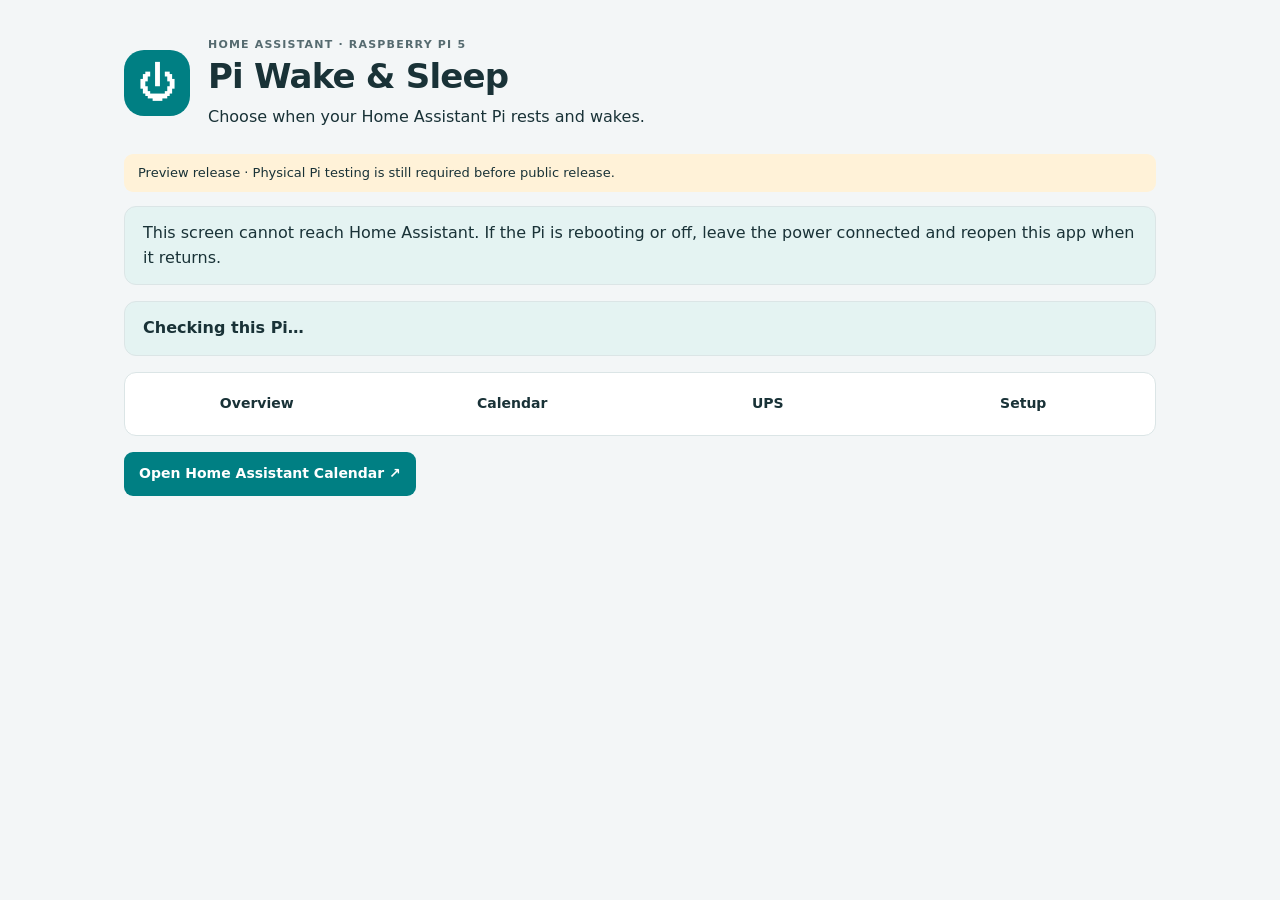
==== pi5_rtc_wake/web/index.html @ f1580d5e "Release Pi 5 Wake & Sleep 0.6.0-rc.1 public preview Preserve Pi-tested application code. Add public " ====
<!doctype html>
<html lang="en">
<head>
  <meta charset="utf-8">
  <meta name="viewport" content="width=device-width, initial-scale=1">
  <title>Pi Wake &amp; Sleep</title>
  <link rel="stylesheet" href="style.css">
  <script src="app.js" defer></script>
</head>
<body>
<main>
  <header><div class="brand" aria-hidden="true">⏻</div><div><p class="eyebrow">HOME ASSISTANT · RASPBERRY PI 5</p><h1>Pi Wake &amp; Sleep</h1><p>Choose when your Home Assistant Pi rests and wakes.</p></div></header>
  <div class="release">Preview release · Physical Pi testing is still required before public release.</div>
  <div id="connection" class="notice" role="status" hidden>Connecting to Home Assistant…</div>
  <div id="feedback" class="notice" role="status"><strong id="feedback-text">Checking this Pi…</strong><p id="feedback-action"></p></div>
  <section id="countdown" class="card countdown" aria-live="polite" hidden>
    <p class="eyebrow">SHUTDOWN COUNTDOWN</p><h2 id="countdown-title"></h2><p id="countdown-wake"></p>
    <button id="cancel" class="primary">Keep Pi awake</button>
  </section>
  <nav class="view-nav" aria-label="App sections">
    <button id="nav-overview" type="button" aria-controls="view-overview" aria-pressed="false">Overview</button>
    <button id="nav-calendar" type="button" aria-controls="view-calendar" aria-pressed="false">Calendar</button>
    <button id="nav-ups" type="button" aria-controls="view-ups" aria-pressed="false">UPS</button>
    <button id="nav-setup" type="button" aria-controls="view-setup" aria-pressed="false">Setup</button>
  </nav>
  <div class="daily-actions"><a class="calendar-link" href="/calendar" target="_blank" rel="noopener noreferrer">Open Home Assistant Calendar ↗</a><button id="review-setup" type="button" hidden>Review Pi setup</button></div>
  <section id="view-overview" aria-label="Overview" hidden>
    <div class="overview-status" aria-live="polite">
      <div><span>Pi wake setup</span><strong id="overview-pi">Checking…</strong></div>
      <div><span>Calendar</span><strong id="overview-calendar">Off</strong></div>
      <div><span>UPS power</span><strong id="overview-power">Not selected</strong><span id="overview-charge"></span></div>
      <div><span>Emergency protection</span><strong id="overview-protection">Off</strong><span id="overview-retry"></span></div>
    </div>
    <section class="card schedule-card" aria-label="Upcoming schedule">
      <section class="saved-schedule" aria-labelledby="saved-heading" aria-live="polite">
        <div class="section-top"><h3 id="saved-heading">Saved schedule</h3><span id="schedule-badge" class="badge">Off</span></div>
        <ul id="saved-times" class="saved-times"></ul>
        <div id="calendar-periods" hidden><h4>Upcoming off periods</h4><p class="hint">Next 31 days. Changes made in Home Assistant appear here within a minute.</p><ol id="periods-list" class="periods"></ol><p id="periods-empty" class="hint"></p></div>
      </section>
      <p id="next-sleep" class="next"></p>
    </section>
  </section>
  <section id="view-calendar" aria-label="Calendar" hidden><div class="grid">
    <section class="card schedule-card" aria-labelledby="schedule-heading">
      <div class="section-top"><h2 id="schedule-heading">Calendar settings</h2></div>
      <div class="actions calendar-actions"><a class="text-link" href="https://my.home-assistant.io/redirect/config_flow_start/?domain=local_calendar" target="_blank" rel="noopener noreferrer">Add Local Calendar ↗</a></div>
      <p>All shutdown and wake dates are stored in Home Assistant's Calendar. Edit dates and repeats there; this screen shows the upcoming off periods.</p>
      <p id="migration-notice" class="notice" hidden></p>
      <form id="schedule-form">
        <div id="calendar-settings">
          <label>Calendar for this Pi<select id="calendar-entity"><option value="">Choose a calendar</option></select></label>
          <p class="hint">Use a dedicated calendar. Every timed event is a period when this Pi is off: <strong>start = shutdown, end = wake</strong>. Choose dates and repeats in Home Assistant. Turn off All day; each period must last ten minutes to seven days, with no overlaps.</p>
          <p id="calendar-message" class="hint" role="status"></p>
        </div>
        <label>Time zone<input id="timezone" list="timezones" placeholder="America/Chicago" maxlength="100" required></label>
        <datalist id="timezones"><option value="America/Chicago"><option value="America/New_York"><option value="America/Denver"><option value="America/Los_Angeles"><option value="Europe/London"><option value="Europe/Berlin"><option value="Australia/Sydney"><option value="UTC"></datalist>
        <p id="timezone-help" class="hint">Display time zone only. Event dates and their time zone are stored in Home Assistant's Calendar.</p>
        <label class="toggle"><input id="enabled" type="checkbox"><span>Enable schedule</span></label>
        <p id="enable-help" class="hint">Confirm a successful wake test to enable scheduling. You can choose a calendar now.</p>
        <p id="unsaved" class="hint" hidden>You have unsaved calendar settings. The saved selection below is still in use.</p>
        <div class="actions"><button id="save" class="primary" type="submit">Save calendar settings</button></div>
      </form>
    </section>
  </div></section>
  <section id="view-ups" aria-label="UPS" hidden><div class="grid">
    <section class="card schedule-card" aria-labelledby="ups-heading">
      <div class="section-top"><h2 id="ups-heading">Power source</h2><span id="ups-mode" class="badge">Monitor only</span></div>


      <div class="actions"><button id="scan-ups">Find power sources</button><a class="text-link" href="https://my.home-assistant.io/redirect/config_flow_start/?domain=nut" target="_blank" rel="noopener noreferrer">Connect NUT to Home Assistant ↗</a></div>
      <p id="ups-message" class="hint" role="status"></p>
      <details id="power-settings-panel"><summary>Change power source and notifications</summary>
      <form id="ups-form">
        <label>Power source for this Pi<select id="ups-source"><option value="">Choose a power source</option></select></label>
        <label class="toggle"><input id="ups-notifications" type="checkbox"><span>Show power notices in Home Assistant</span></label>
        <label>Warn below battery charge (%)<input id="ups-low-battery" type="number" min="5" max="80" value="25" required></label>
        <button id="save-ups" type="submit">Save power monitor</button>
      </form></details>
      <ul id="ups-summary" class="saved-times"></ul>
      <details id="ups-readings" hidden><summary>Active readings from this UPS</summary><ul id="ups-readings-list" class="saved-times"></ul></details>
      <details id="nut-sensors" hidden><summary>Additional NUT readings you can enable</summary><p id="nut-sensor-message" class="hint"></p><ul id="nut-sensor-list" class="sensor-list"></ul><a id="nut-device-link" class="text-link" href="/config/devices/dashboard" target="_blank" rel="noopener noreferrer">Open this UPS in Home Assistant ↗</a></details>
      <p class="hint">The power monitor never switches UPS outputs. Optional graceful shutdown and RTC recovery are configured below.</p>
    </section>
    <section class="card schedule-card" aria-labelledby="recovery-heading">
      <div class="section-top"><h2 id="recovery-heading">UPS protection</h2><span id="recovery-badge" class="badge">Off</span></div>
      <ul id="recovery-summary" class="saved-times" aria-live="polite"></ul>
      <p id="recovery-message" class="hint" role="status"></p>
      <button id="pause-retries" hidden>Pause RTC retries for this outage</button>
      <details id="recovery-settings-panel"><summary>Configure UPS protection</summary>
      <p>Keep Home Assistant running until the UPS reaches the remaining-runtime threshold, or choose early shutdown to conserve battery. Retry wake dates are saved in your selected Home Assistant Calendar.</p>
      <p class="hint">For NUT, expand <strong>Additional NUT readings you can enable</strong> above and enable <strong>Battery runtime</strong>, or use the UPS device page. Choose remaining runtime here; a low-runtime setpoint or startup/shutdown delay is a different reading.</p>
      <div class="owner-check"><strong>Who shuts down this Pi?</strong><p id="shutdown-owner-message" class="hint"></p><a id="nut-owner-link" class="text-link" href="https://my.home-assistant.io/redirect/supervisor_addon/?addon=a0d7b954_nut" target="_blank" rel="noopener noreferrer">Open NUT app settings ↗</a><p class="hint">If using this app for timed retries, turn off NUT's Host shutdown option and restart NUT. Other host-shutdown automations/controllers must also be reviewed. This app does not change NUT's options.</p></div>
      <form id="recovery-form">
        <label class="toggle"><input id="recovery-retries" type="checkbox" checked><span>Allow timed RTC retries during an outage</span></label>
        <label class="toggle"><input id="recovery-emergency" type="checkbox" checked><span>Keep emergency low-battery protection active when retries are paused</span></label>
        <p class="hint">Cancelling a retry leaves emergency protection on. Changing this option requires a separate confirmation.</p>
        <label>Remaining-runtime reading<select id="recovery-runtime"><option value="">Choose Battery runtime</option></select></label>
        <p id="recovery-runtime-help" class="hint"></p>
        <div class="recovery-grid" id="rtc-retry-thresholds">
          <label>Shut down at remaining runtime (minutes)<input id="recovery-shutdown-runtime" type="number" min="5" max="240" value="30" required></label>
          <label>First retry after shutdown (minutes)<input id="recovery-first-retry" type="number" min="10" max="120" value="15" required></label>
        </div>
        <div class="retry-plan" id="rtc-retry-plan"><strong>Runtime required at each retry decision</strong><table><thead><tr><th>Retry</th><th>Off interval</th><th>Minimum estimated runtime</th></tr></thead><tbody id="retry-requirements"></tbody></table><p id="retry-feasibility" class="hint"></p></div>
        <details>
          <summary>Advanced recovery settings</summary>
          <div class="recovery-grid">
          <label id="rtc-max-interval-field">Maximum retry interval (minutes)<input id="recovery-max-interval" type="number" min="10" max="360" value="120" required></label>
          <label id="rtc-max-retries-field">Maximum RTC retries per outage<input id="recovery-max-retries" type="number" min="1" max="8" value="3" required></label>
          <label id="rtc-reserve-field">Keep this runtime reserve after a retry (minutes)<input id="recovery-reserve" type="number" min="3" max="60" value="5" required></label>
          <label>Low-battery charge threshold (%)<input id="recovery-min-charge" type="number" min="5" max="80" value="20" required></label>
          <label>Boot/readings allowance (minutes)<input id="recovery-boot-grace" type="number" min="1" max="15" value="3" required></label>
          <label>Emergency shutdown at remaining runtime (minutes)<input id="recovery-emergency-runtime" type="number" min="2" max="60" value="5" required></label>
          <label>Utility power must stay stable (minutes)<input id="recovery-stable" type="number" min="1" max="15" value="2" required></label>
          </div>
        <div id="rtc-early-settings"><label class="toggle"><input id="recovery-early" type="checkbox"><span>Also shut down early to conserve battery</span></label>
        <label>Early shutdown after outage lasts (minutes)<input id="recovery-outage-delay" type="number" min="1" max="120" value="5" required></label>
        <p class="hint">Intervals double after each wake, up to your maximum. The reported runtime must cover the wait, boot allowance, and reserve. An estimate cannot guarantee that UPS power lasts.</p></div>
        </details>
        <label class="toggle"><input id="recovery-owner" type="checkbox"><span>I have reviewed shutdown ownership. If I changed NUT's Host shutdown option, I restarted NUT. Other controllers will not shut down this Pi independently during timed retries.</span></label>
        <label class="toggle" id="rtc-supply-confirmation"><input id="recovery-supply" type="checkbox"><span>I have confirmed a wake test on this UPS supply path, and the UPS keeps supplying the Pi while it is off.</span></label>
        <label class="toggle"><input id="recovery-final" type="checkbox"><span>I understand that low reserve, exhausted retries, or lost readings cause a final shutdown without a timed wake. Restart may require restored UPS output, a power cycle, or the Pi's power button.</span></label>
        <label class="toggle"><input id="recovery-enabled" type="checkbox"><span>Enable automatic UPS protection</span></label>
        <p id="recovery-unsaved" class="hint" hidden>Recovery settings have unsaved changes. The saved policy remains active.</p>
        <button id="save-recovery" type="submit">Save UPS recovery</button>
      </form></details>
      <p class="hint">Cancel this retry pauses timed retries for that outage. Emergency low-battery protection stays active if enabled. Utility power must be fresh and stable before normal schedules resume. If the UPS removes its output, RTC cannot wake the Pi; UPS output restoration needs separate device testing.</p>
    </section>
  </div></section>
  <section id="view-setup" aria-label="Pi setup" hidden><div class="grid">
    <section class="card" aria-labelledby="checks-heading">
      <div class="section-top"><span class="step" aria-hidden="true">1</span><h2 id="checks-heading">Check this Pi</h2><span id="ready-badge" class="badge">Checking</span></div>
      <ul id="checks-list" class="checks"></ul>
      <p id="checks-message"></p><p id="checks-action" class="muted"></p>
      <details id="check-details" hidden><summary>Details for support</summary><p class="hint">Copy this text when asking for help.</p><textarea id="support-text" aria-label="Details for support" rows="7" readonly></textarea></details>
      <div class="actions"><button id="check">Check again</button><a class="text-link" href="https://my.home-assistant.io/redirect/updates/" target="_blank" rel="noopener noreferrer">Home Assistant updates ↗</a></div>
    </section>
    <section class="card" aria-labelledby="prepare-heading">
      <div class="section-top"><span class="step" aria-hidden="true">2</span><h2 id="prepare-heading">Prepare once</h2></div>
      <p id="prepare-description">Wake settings are checked automatically. Preparation keeps your existing boot order.</p>
      <p class="muted">Home Assistant handles Pi firmware updates. If an update is needed, use the updates link first and reboot.</p>
      <div class="actions"><button id="prepare" class="primary" disabled>Prepare this Pi</button><button id="reboot" class="danger" hidden>Reboot Pi</button></div>
      <p id="reboot-reminder" class="hint" hidden></p>
    </section>
    <section class="card" aria-labelledby="test-heading">
      <div class="section-top"><span class="step" aria-hidden="true">3</span><h2 id="test-heading">Try a wake test</h2><span id="test-badge" class="badge">Not tested</span></div>
      <p id="test-description">The Pi shuts down and should wake about ten minutes later. Home Assistant will be offline while it is off.</p>
      <p class="muted">Leave the power supply connected. If Home Assistant has not returned after 15 minutes, press the Pi's power button once.</p>
      <div id="confirm-test" hidden><p><strong>Did Home Assistant return by itself, without pressing the power button or reconnecting power?</strong></p><div class="actions"><button id="confirm-yes" class="primary">Yes, it returned by itself</button><button id="confirm-no">No / I'm not sure</button></div></div>
      <button id="test" class="primary" disabled>Run ten-minute test</button>
    </section>
  </div>
  <aside class="offline"><strong>While the Pi is off</strong><p>Home Assistant, its automations, and connected voice features are unavailable. The Pi needs continuous power to wake. An RTC battery keeps time during a power loss; it cannot power the Pi back on by itself.</p></aside>
  </section>
  <footer id="version"></footer>
</main>
<dialog id="confirm-dialog" aria-labelledby="dialog-title">
  <h2 id="dialog-title"></h2><p id="dialog-message"></p>
  <form method="dialog"><div class="actions"><button value="cancel">Go back</button><button id="dialog-confirm" class="primary" value="confirm">Continue</button></div></form>
</dialog>
</body>
</html>
---- pi5_rtc_wake/web/style.css ----
:root{color-scheme:light dark;--bg:#f3f6f7;--card:#fff;--text:#193237;--muted:#566b70;--line:#dbe5e6;--accent:#007f83;--accent-soft:#e4f3f2;--warn:#fff2d8;--danger:#9b3330;--error:#fff0ee;--shadow:0 4px 20px #16353908;font:16px/1.55 system-ui,-apple-system,BlinkMacSystemFont,"Segoe UI",sans-serif}
*{box-sizing:border-box}body{margin:0;background:var(--bg);color:var(--text)}main{max-width:1080px;margin:auto;padding:32px 24px 48px}header{display:flex;gap:18px;align-items:center;margin:4px 0 24px}.brand{width:66px;height:66px;display:grid;place-items:center;background:var(--accent);color:#fff;border-radius:20px;font-size:39px;flex-shrink:0}h1{font-size:clamp(24px,4vw,34px);line-height:1.2;letter-spacing:-.8px;margin:3px 0 8px}h2{font-size:19px;line-height:1.3;margin:0}p{margin:12px 0}header p{margin:0}.eyebrow{font-size:11px;font-weight:750;letter-spacing:1.2px;color:var(--muted)}.release{font-size:13px;background:var(--warn);padding:9px 14px;border-radius:9px;margin-bottom:14px}.notice{border:1px solid var(--line);background:var(--accent-soft);padding:14px 18px;border-radius:12px;margin-bottom:16px}.notice p:empty{display:none}.notice p{margin:5px 0 0}.notice.error{background:var(--error);border-color:var(--danger)}.grid{display:grid;grid-template-columns:1fr 1fr;gap:20px}.card{border:1px solid var(--line);border-radius:16px;background:var(--card);padding:24px;box-shadow:var(--shadow)}.section-top{display:flex;align-items:center;gap:10px;margin-bottom:18px}.step{display:inline-grid;place-items:center;background:var(--accent-soft);color:var(--accent);width:28px;height:28px;border-radius:50%;font-size:13px;font-weight:700;flex-shrink:0}.badge{margin-left:auto;background:var(--bg);padding:3px 8px;border-radius:7px;font-size:11px;white-space:nowrap}.badge.ok{color:var(--accent);background:var(--accent-soft)}.muted,.hint{color:var(--muted)}.hint{font-size:13px;margin:7px 0 14px}.checks{list-style:none;padding:0;margin:0}.checks li{display:flex;gap:9px;padding:10px 0;border-bottom:1px solid var(--line);font-size:14px}.checks .check-mark{color:var(--accent);font-weight:800;width:17px}.checks .detail{margin-left:auto;text-align:right;color:var(--muted);font-size:12px}button,input{font:inherit}button{cursor:pointer;border:1px solid var(--line);border-radius:9px;background:var(--card);color:var(--text);font-size:14px;font-weight:650;min-height:43px;padding:10px 15px}button.primary{background:var(--accent);border-color:var(--accent);color:white}button:disabled{opacity:.45;cursor:default}button:focus-visible,input:focus-visible,a:focus-visible{outline:3px solid var(--accent);outline-offset:3px}.actions{display:flex;align-items:center;flex-wrap:wrap;gap:10px;margin-top:18px}.text-link{color:var(--accent);font-size:12px;font-weight:650;text-underline-offset:3px}label{display:block;font-size:14px;font-weight:650}input[type=time],input[list]{width:100%;margin:7px 0 14px;padding:10px;border:1px solid var(--line);border-radius:9px;background:var(--card);color:var(--text);min-width:0}.times{display:grid;grid-template-columns:1fr 1fr;gap:18px}input[type=time]{font-size:21px}.toggle{display:flex;align-items:center;gap:10px;margin:17px 0 7px}.toggle input{width:20px;height:20px;accent-color:var(--accent)}.next{font-size:13px;border-top:1px solid var(--line);padding-top:14px;color:var(--muted)}.next:empty{display:none}.countdown{background:var(--accent-soft);border-color:var(--accent);margin-bottom:20px}.countdown h2{font-size:25px}.offline{padding:20px 4px;color:var(--muted);font-size:14px}.offline p{margin:5px 0}footer{font-size:12px;color:var(--muted)}dialog{max-width:480px;width:calc(100% - 40px);background:var(--card);color:var(--text);border:1px solid var(--line);border-radius:16px;padding:26px}dialog::backdrop{background:#112b35aa}dialog .actions{justify-content:flex-end}[hidden]{display:none!important}
button.danger,button.primary.danger{background:#b3261e;border-color:#b3261e;color:#fff}select{font:inherit;width:100%;margin:7px 0 14px;padding:10px;border:1px solid var(--line);border-radius:9px;background:var(--card);color:var(--text);min-width:0}select:focus-visible{outline:3px solid var(--accent);outline-offset:3px}.schedule-card{grid-column:1/-1}.saved-schedule{border-top:1px solid var(--line);padding-top:20px;margin-top:24px}.saved-schedule h3{font-size:17px;margin:0}.saved-schedule h4{font-size:15px;margin:20px 0 6px}.saved-times,.periods{list-style:none;margin:0;padding:0}.saved-times li{overflow-wrap:anywhere;font-size:14px;padding:5px 0}.saved-times strong{display:inline-block;min-width:110px}.periods li{overflow-wrap:anywhere;display:grid;gap:3px;border:1px solid var(--line);border-radius:9px;padding:12px 14px;margin-top:9px;font-size:14px}.periods span{font-size:13px;color:var(--muted)}#unsaved{color:var(--danger)}details{margin-top:16px}summary{cursor:pointer;color:var(--accent);font-size:14px}#support-text{display:block;width:100%;resize:vertical;padding:12px;border:1px solid var(--line);border-radius:9px;background:var(--bg);color:var(--text);font:13px/1.5 monospace}
@media(max-width:700px){main{padding:22px 16px 32px}.grid{grid-template-columns:1fr;gap:14px}.card{padding:20px}.brand{width:51px;height:51px;font-size:32px}header{gap:12px}.eyebrow{font-size:10px}.section-top{gap:8px}h2{font-size:18px}.badge{font-size:10px}}
@media(prefers-color-scheme:dark){:root{--bg:#132126;--card:#1b2c32;--text:#e0eff0;--muted:#a5b9bd;--line:#344b52;--accent:#40b4b3;--accent-soft:#203e40;--warn:#433d25;--danger:#e18b85;--error:#402b2e}button.primary{color:#102829}.brand{color:#102829}}

.calendar-actions{margin:0 0 16px}.calendar-link{display:inline-block;background:var(--accent);color:#fff;font-size:14px;font-weight:650;text-decoration:none;border-radius:9px;padding:11px 15px}.calendar-link:focus-visible{outline:3px solid var(--accent);outline-offset:3px}input[type=number]{display:block;width:140px;margin:7px 0 14px;padding:10px;border:1px solid var(--line);border-radius:9px;background:var(--card);color:var(--text)}#ups-summary{border-top:1px solid var(--line);padding-top:14px;margin-top:20px}@media(prefers-color-scheme:dark){.calendar-link{color:#102829}}
[hidden] { display: none !important; }
.recovery-grid { display: grid; grid-template-columns: repeat(auto-fit, minmax(min(100%, 250px), 1fr)); gap: 0 18px; }
.view-nav { display: flex; gap: 8px; padding: 8px; margin: 16px 0; background: var(--card); border: 1px solid var(--line); border-radius: 12px; }
.view-nav button { flex: 1; margin: 0; border-color: transparent; padding: 11px 6px; }
.view-nav button[aria-pressed=true] { background: var(--accent-soft); color: var(--accent); border-color: var(--accent); }
.view-nav button.attention { border-color: var(--danger); }
.daily-actions { display: flex; align-items: center; flex-wrap: wrap; gap: 12px; margin-bottom: 20px; }
.overview-status { display: grid; grid-template-columns: repeat(auto-fit, minmax(min(100%, 210px), 1fr)); gap: 12px; margin-bottom: 16px; }
.overview-status > div { display: flex; flex-direction: column; gap: 6px; padding: 18px; border: 1px solid var(--line); border-radius: 12px; background: var(--card); }
.overview-status span { font-size: 13px; color: var(--muted); }
.overview-status strong { font-size: 16px; }
#view-overview .saved-schedule { border: 0; margin: 0; padding: 0; }
.owner-check, .retry-plan { padding: 14px; border: 1px solid var(--line); border-radius: 10px; margin: 16px 0; }
.retry-plan table { border-collapse: collapse; width: 100%; font-size: 13px; margin-top: 12px; }
.retry-plan th, .retry-plan td { text-align: left; vertical-align: top; padding: 8px 6px; border-bottom: 1px solid var(--line); }
.sensor-list { list-style: none; padding: 0; }
.sensor-list li { display: flex; gap: 12px; align-items: center; justify-content: space-between; border-bottom: 1px solid var(--line); padding: 10px 0; }
.sensor-list span { overflow-wrap: anywhere; font-size: 14px; }
.sensor-list button { flex-shrink: 0; margin: 0; }
#recovery-settings-panel > summary, #power-settings-panel > summary { font-weight: 650; margin-bottom: 18px; }
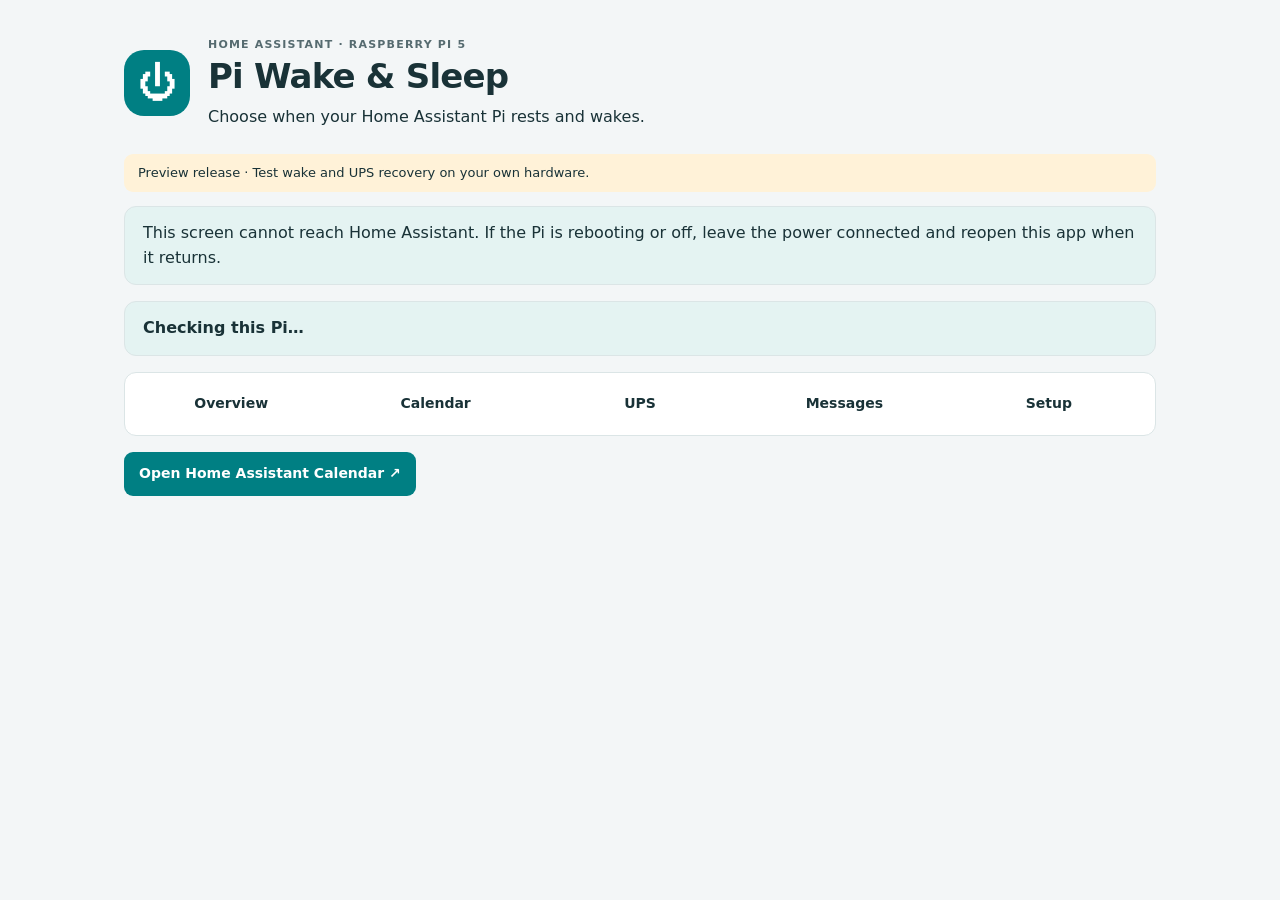
==== commit 17f08678: "Add opt-in Companion phone wake and status messages Discover existing phones and entity readings thr" ====
--- a/pi5_rtc_wake/web/index.html
+++ b/pi5_rtc_wake/web/index.html
@@ -10,7 +10,7 @@
 <body>
 <main>
   <header><div class="brand" aria-hidden="true">⏻</div><div><p class="eyebrow">HOME ASSISTANT · RASPBERRY PI 5</p><h1>Pi Wake &amp; Sleep</h1><p>Choose when your Home Assistant Pi rests and wakes.</p></div></header>
-  <div class="release">Preview release · Physical Pi testing is still required before public release.</div>
+  <div class="release">Preview release · Test wake and UPS recovery on your own hardware.</div>
   <div id="connection" class="notice" role="status" hidden>Connecting to Home Assistant…</div>
   <div id="feedback" class="notice" role="status"><strong id="feedback-text">Checking this Pi…</strong><p id="feedback-action"></p></div>
   <section id="countdown" class="card countdown" aria-live="polite" hidden>
@@ -21,6 +21,7 @@
     <button id="nav-overview" type="button" aria-controls="view-overview" aria-pressed="false">Overview</button>
     <button id="nav-calendar" type="button" aria-controls="view-calendar" aria-pressed="false">Calendar</button>
     <button id="nav-ups" type="button" aria-controls="view-ups" aria-pressed="false">UPS</button>
+    <button id="nav-messages" type="button" aria-controls="view-messages" aria-pressed="false">Messages</button>
     <button id="nav-setup" type="button" aria-controls="view-setup" aria-pressed="false">Setup</button>
   </nav>
   <div class="daily-actions"><a class="calendar-link" href="/calendar" target="_blank" rel="noopener noreferrer">Open Home Assistant Calendar ↗</a><button id="review-setup" type="button" hidden>Review Pi setup</button></div>
@@ -126,6 +127,31 @@
       <p class="hint">Cancel this retry pauses timed retries for that outage. Emergency low-battery protection stays active if enabled. Utility power must be fresh and stable before normal schedules resume. If the UPS removes its output, RTC cannot wake the Pi; UPS output restoration needs separate device testing.</p>
     </section>
   </div></section>
+  <section id="view-messages" aria-label="Phone messages" hidden>
+    <section class="card" aria-labelledby="messages-heading">
+      <div class="section-top"><h2 id="messages-heading">Phone messages</h2><span id="messages-badge" class="badge">Off</span></div>
+      <p>Know when your Pi is awake. Every message includes the Pi's uptime and the next shutdown and wake times, or explains why no time is planned.</p>
+      <details><summary>Connect a phone</summary><ol><li>Install the <a class="text-link" href="https://companion.home-assistant.io/docs/getting_started/" target="_blank" rel="noopener noreferrer">Home Assistant Companion app ↗</a> on your phone and connect it to this Home Assistant.</li><li>Allow notifications on the phone, then select <strong>Find phones and readings</strong> here.</li><li>Choose your phone, save, and use <strong>Send status now</strong> to check delivery.</li></ol><p class="hint">If a new phone is missing, open the Companion app and try finding it again. Home Assistant may need a restart after the phone's first registration.</p></details>
+      <div class="actions"><button id="scan-messages" type="button">Find phones and readings</button></div>
+      <p id="messages-result" class="hint" role="status"></p>
+      <form id="messages-form">
+        <label>Send to phone<select id="message-recipient"><option value="">Choose a phone</option></select></label>
+        <label class="toggle"><input id="message-enabled" type="checkbox"><span>Send a message after this Pi starts</span></label>
+        <p class="hint">Off by default. Enabling starts with the next Pi boot. Restarting or updating this app does not send another wake message.</p>
+        <details id="message-readings-panel"><summary>Choose extra readings <span id="message-field-count">(0 / 12)</span></summary>
+          <p class="hint">Suggestions use Home Assistant's entity types, device classes, areas, and your selected UPS. Choose up to twelve readings. Search scans all available readings. Hidden, disabled, and configuration entities are excluded.</p>
+          <div class="message-filters"><label>Find a reading<input id="message-search" type="search" placeholder="Battery, kitchen, temperature…" maxlength="100"></label><label>Show<select id="message-category"><option value="suggested">Suggested readings</option><option value="all">All available readings</option><option value="UPS">UPS</option><option value="Battery">Battery</option><option value="Temperature">Temperature</option><option value="Weather">Weather</option><option value="Security &amp; maintenance">Security &amp; maintenance</option><option value="Energy &amp; power">Energy &amp; power</option><option value="Lights">Lights</option></select></label></div>
+          <p id="message-fields-help" class="hint"></p><ul id="message-field-options" class="message-fields"></ul>
+          <p class="hint">For today's energy, choose an existing daily energy sensor. A cumulative meter reading is shown as a cumulative reading. The dashboard's Energy totals are calculated separately.</p>
+        </details>
+        <ul id="message-selected-fields" class="sensor-list" aria-label="Selected message readings"></ul>
+        <p id="message-unsaved" class="hint" hidden>You have unsaved phone settings. Save before sending; Preview message can show your draft.</p>
+        <div class="actions"><button id="save-messages" class="primary" type="submit">Save phone settings</button><button id="preview-message" type="button">Preview message</button><button id="send-message" type="button">Send status now</button></div>
+      </form>
+      <section id="message-preview-panel" hidden aria-labelledby="message-preview-heading"><h3 id="message-preview-heading">Message preview</h3><p id="message-preview-title"></p><pre id="message-preview"></pre></section>
+      <p class="hint">Delivery uses your Companion app's existing notification connection. <a class="text-link" href="https://companion.home-assistant.io/docs/notifications/notification-local/" target="_blank" rel="noopener noreferrer">Local push settings ↗</a> can use a local connection where available; otherwise Home Assistant may use Apple or Google push. A message accepted by Home Assistant does not confirm phone delivery.</p>
+    </section>
+  </section>
   <section id="view-setup" aria-label="Pi setup" hidden><div class="grid">
     <section class="card" aria-labelledby="checks-heading">
       <div class="section-top"><span class="step" aria-hidden="true">1</span><h2 id="checks-heading">Check this Pi</h2><span id="ready-badge" class="badge">Checking</span></div>
--- a/pi5_rtc_wake/web/style.css
+++ b/pi5_rtc_wake/web/style.css
@@ -7,7 +7,7 @@
 .calendar-actions{margin:0 0 16px}.calendar-link{display:inline-block;background:var(--accent);color:#fff;font-size:14px;font-weight:650;text-decoration:none;border-radius:9px;padding:11px 15px}.calendar-link:focus-visible{outline:3px solid var(--accent);outline-offset:3px}input[type=number]{display:block;width:140px;margin:7px 0 14px;padding:10px;border:1px solid var(--line);border-radius:9px;background:var(--card);color:var(--text)}#ups-summary{border-top:1px solid var(--line);padding-top:14px;margin-top:20px}@media(prefers-color-scheme:dark){.calendar-link{color:#102829}}
 [hidden] { display: none !important; }
 .recovery-grid { display: grid; grid-template-columns: repeat(auto-fit, minmax(min(100%, 250px), 1fr)); gap: 0 18px; }
-.view-nav { display: flex; gap: 8px; padding: 8px; margin: 16px 0; background: var(--card); border: 1px solid var(--line); border-radius: 12px; }
+.view-nav { display: grid; grid-template-columns: repeat(auto-fit, minmax(min(100%, 120px), 1fr)); gap: 8px; padding: 8px; margin: 16px 0; background: var(--card); border: 1px solid var(--line); border-radius: 12px; }
 .view-nav button { flex: 1; margin: 0; border-color: transparent; padding: 11px 6px; }
 .view-nav button[aria-pressed=true] { background: var(--accent-soft); color: var(--accent); border-color: var(--accent); }
 .view-nav button.attention { border-color: var(--danger); }
@@ -25,3 +25,16 @@
 .sensor-list span { overflow-wrap: anywhere; font-size: 14px; }
 .sensor-list button { flex-shrink: 0; margin: 0; }
 #recovery-settings-panel > summary, #power-settings-panel > summary { font-weight: 650; margin-bottom: 18px; }
+.message-filters { display: grid; grid-template-columns: 2fr 1fr; gap: 18px; margin-top: 16px; }
+input[type=search] { display: block; width: 100%; min-width: 0; margin: 7px 0 14px; padding: 10px; border: 1px solid var(--line); border-radius: 9px; background: var(--card); color: var(--text); }
+.message-fields { list-style: none; padding: 0; max-height: 360px; overflow: auto; border: 1px solid var(--line); border-radius: 10px; }
+.message-fields:empty { display: none; }
+.message-fields li { border-bottom: 1px solid var(--line); }
+.message-fields label { display: flex; gap: 12px; align-items: center; padding: 10px 14px; cursor: pointer; }
+.message-fields input { flex-shrink: 0; width: 20px; height: 20px; accent-color: var(--accent); }
+.message-fields span { display: block; overflow-wrap: anywhere; }
+.message-fields .hint { font-size: 12px; font-weight: 400; margin: 2px 0 0; }
+#message-preview-panel { margin-top: 24px; border-top: 1px solid var(--line); }
+#message-preview { white-space: pre-wrap; overflow-wrap: anywhere; padding: 18px; border: 1px solid var(--line); border-radius: 10px; background: var(--bg); color: var(--text); font: 14px/1.6 system-ui, sans-serif; }
+.message-error, #message-unsaved { color: var(--danger); }
+@media(max-width:700px) { .message-filters { grid-template-columns: 1fr; gap: 0; } }
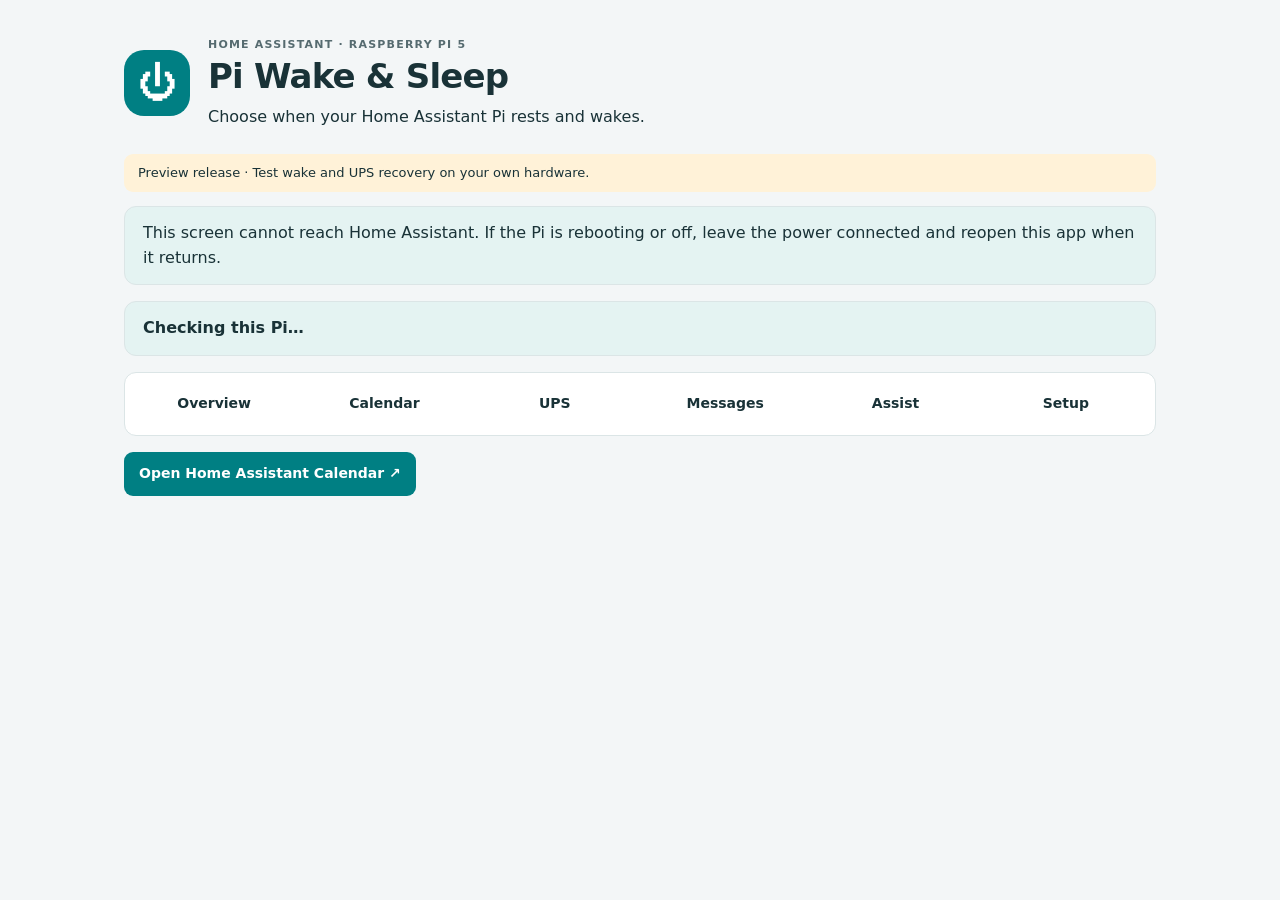
==== commit 6b67f6cc: "Add native Assist companion, reviewed Calendar requests, and private authenticated bridge" ====
--- a/pi5_rtc_wake/web/index.html
+++ b/pi5_rtc_wake/web/index.html
@@ -22,6 +22,7 @@
     <button id="nav-calendar" type="button" aria-controls="view-calendar" aria-pressed="false">Calendar</button>
     <button id="nav-ups" type="button" aria-controls="view-ups" aria-pressed="false">UPS</button>
     <button id="nav-messages" type="button" aria-controls="view-messages" aria-pressed="false">Messages</button>
+    <button id="nav-assist" type="button" aria-controls="view-assist" aria-pressed="false">Assist</button>
     <button id="nav-setup" type="button" aria-controls="view-setup" aria-pressed="false">Setup</button>
   </nav>
   <div class="daily-actions"><a class="calendar-link" href="/calendar" target="_blank" rel="noopener noreferrer">Open Home Assistant Calendar ↗</a><button id="review-setup" type="button" hidden>Review Pi setup</button></div>
@@ -152,6 +153,27 @@
       <p class="hint">Delivery uses your Companion app's existing notification connection. <a class="text-link" href="https://companion.home-assistant.io/docs/notifications/notification-local/" target="_blank" rel="noopener noreferrer">Local push settings ↗</a> can use a local connection where available; otherwise Home Assistant may use Apple or Google push. A message accepted by Home Assistant does not confirm phone delivery.</p>
     </section>
   </section>
+  <section id="view-assist" aria-label="AI and voice access" hidden>
+    <section class="card" aria-labelledby="assist-heading">
+      <div class="section-top"><h2 id="assist-heading">AI and voice access</h2><span id="assist-badge" class="badge">Off</span></div>
+      <p>Use your existing Home Assistant AI conversation agent, including local Ollama. Ask about Pi uptime, the UPS battery, and the next shutdown and wake. Other readings use the entities you already expose to Assist.</p>
+      <div class="actions"><button id="connect-assist" type="button" class="primary">Connect Assist</button><a class="text-link" href="/config/integrations/dashboard" target="_blank" rel="noopener noreferrer">Open Devices &amp; services ↗</a></div>
+      <p id="assist-connection" class="hint" role="status"></p>
+      <p id="assist-restart" class="notice" hidden>Restart Home Assistant from <a class="text-link" href="/config/system" target="_blank" rel="noopener noreferrer">Settings → System ↗</a>, then add the discovered Pi Wake &amp; Sleep integration in Devices &amp; services.</p>
+      <details><summary>Finish connecting your AI agent</summary><ol><li>Requires Home Assistant Core <strong>2026.10 or newer</strong>. Select Connect Assist and accept installation of the companion.</li><li>Restart Home Assistant if requested. Add the discovered <strong>Pi Wake &amp; Sleep</strong> integration in Devices &amp; services.</li><li>Open your AI integration's settings and choose <strong>Assist</strong> under <strong>Control Home Assistant</strong>. Keep your existing conversation agent.</li><li>Try “When will the Home Assistant Pi next shut down and wake?”</li></ol><p class="hint">No terminal, YAML, API token, or new AI account is needed. Home Assistant's built-in non-AI conversation agent does not call these tools.</p></details>
+      <form id="assist-form">
+        <label class="toggle"><input id="assist-enabled" type="checkbox"><span>Allow Assist to read Pi, Calendar, and selected UPS status</span></label>
+        <label class="toggle"><input id="assist-requests-enabled" type="checkbox"><span>Allow Assist change requests and countdown cancellation</span></label>
+        <p class="hint">Change requests start off. Calendar changes, scheduling on/off, wake tests, and reboots wait for your approval here. “Keep the Pi awake” can cancel an ordinary current countdown immediately; emergency UPS protection remains active.</p>
+        <p id="assist-unsaved" class="hint" hidden>You have unsaved Assist settings.</p>
+        <button id="save-assist" type="submit">Save Assist settings</button>
+      </form>
+      <h3>Requests to review</h3>
+      <p class="hint">Dates shown here are drafts. Approved dates are saved only in Home Assistant Calendar. Unapproved drafts expire after ten minutes or an app restart.</p>
+      <ul id="assist-requests" class="sensor-list" aria-live="polite"></ul>
+      <p id="assist-requests-empty" class="hint">No requests waiting.</p>
+    </section>
+  </section>
   <section id="view-setup" aria-label="Pi setup" hidden><div class="grid">
     <section class="card" aria-labelledby="checks-heading">
       <div class="section-top"><span class="step" aria-hidden="true">1</span><h2 id="checks-heading">Check this Pi</h2><span id="ready-badge" class="badge">Checking</span></div>
@@ -163,7 +185,7 @@
     <section class="card" aria-labelledby="prepare-heading">
       <div class="section-top"><span class="step" aria-hidden="true">2</span><h2 id="prepare-heading">Prepare once</h2></div>
       <p id="prepare-description">Wake settings are checked automatically. Preparation keeps your existing boot order.</p>
-      <p class="muted">Home Assistant handles Pi firmware updates. If an update is needed, use the updates link first and reboot.</p>
+      <p class="muted">Home Assistant handles Pi firmware updates. Updated firmware can still need wake settings prepared. Keep this app's Protection mode off so it can check those settings and program wake alarms.</p>
       <div class="actions"><button id="prepare" class="primary" disabled>Prepare this Pi</button><button id="reboot" class="danger" hidden>Reboot Pi</button></div>
       <p id="reboot-reminder" class="hint" hidden></p>
     </section>
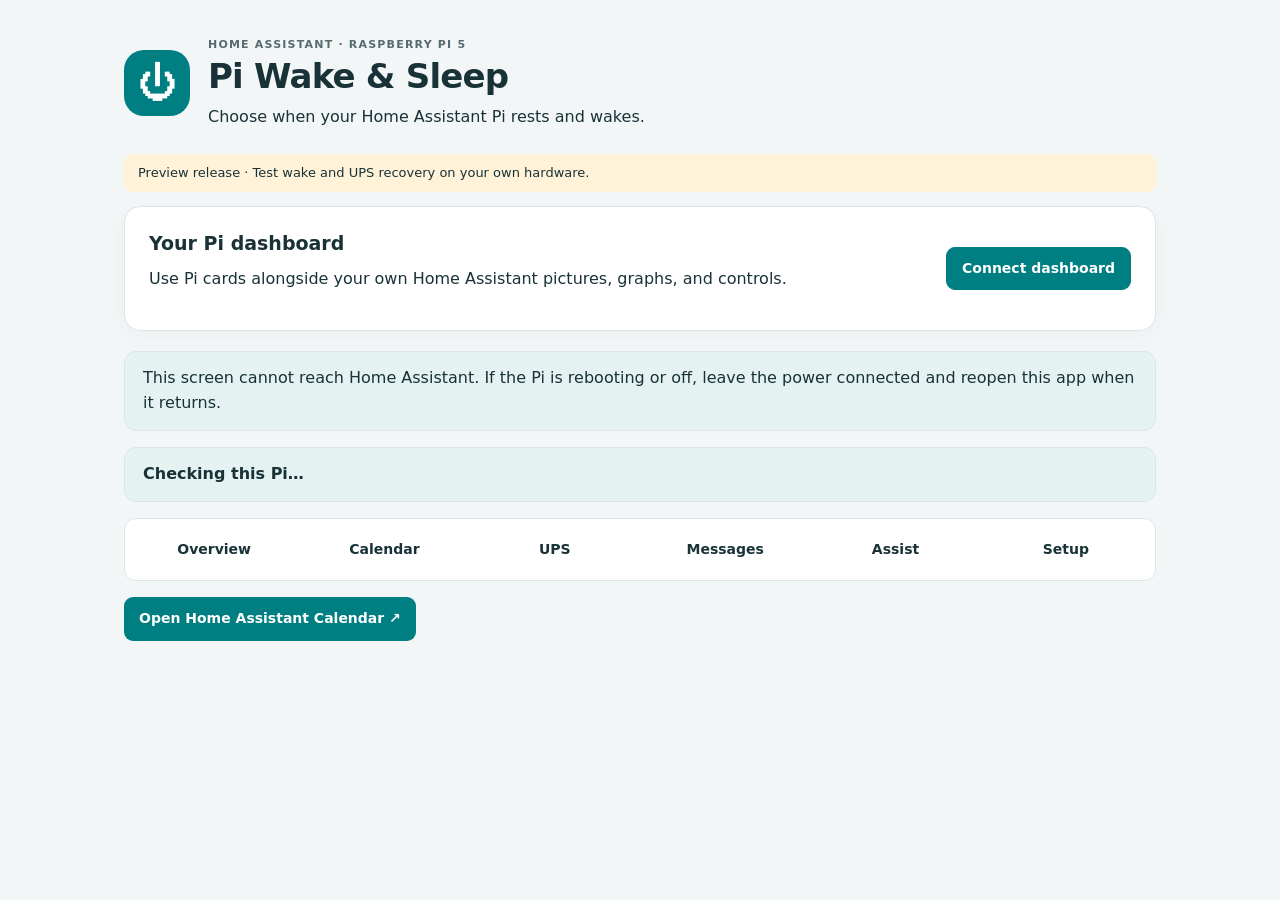
==== commit 66de3a8f: "Add guided native Pi Wake & Sleep dashboard" ====
--- a/pi5_rtc_wake/web/index.html
+++ b/pi5_rtc_wake/web/index.html
@@ -11,6 +11,10 @@
 <main>
   <header><div class="brand" aria-hidden="true">⏻</div><div><p class="eyebrow">HOME ASSISTANT · RASPBERRY PI 5</p><h1>Pi Wake &amp; Sleep</h1><p>Choose when your Home Assistant Pi rests and wakes.</p></div></header>
   <div class="release">Preview release · Test wake and UPS recovery on your own hardware.</div>
+  <section class="card dashboard-launch" aria-labelledby="dashboard-heading">
+    <div><h2 id="dashboard-heading">Your Pi dashboard</h2><p>Use Pi cards alongside your own Home Assistant pictures, graphs, and controls.</p><p id="dashboard-connection" class="hint" role="status"></p></div>
+    <div class="actions"><button id="connect-dashboard" type="button" class="primary">Connect dashboard</button><a id="open-dashboard" class="calendar-link" href="/pi-wake-sleep" target="_blank" rel="noopener noreferrer" hidden>Open dashboard ↗</a><a id="finish-dashboard" class="text-link" href="/config/integrations/dashboard" target="_blank" rel="noopener noreferrer" hidden>Finish in Devices &amp; services ↗</a></div>
+  </section>
   <div id="connection" class="notice" role="status" hidden>Connecting to Home Assistant…</div>
   <div id="feedback" class="notice" role="status"><strong id="feedback-text">Checking this Pi…</strong><p id="feedback-action"></p></div>
   <section id="countdown" class="card countdown" aria-live="polite" hidden>
@@ -45,7 +49,7 @@
   <section id="view-calendar" aria-label="Calendar" hidden><div class="grid">
     <section class="card schedule-card" aria-labelledby="schedule-heading">
       <div class="section-top"><h2 id="schedule-heading">Calendar settings</h2></div>
-      <div class="actions calendar-actions"><a class="text-link" href="https://my.home-assistant.io/redirect/config_flow_start/?domain=local_calendar" target="_blank" rel="noopener noreferrer">Add Local Calendar ↗</a></div>
+      <div class="actions calendar-actions"><button id="create-calendar" class="primary" type="button">Create Pi Sleep calendar</button><a class="text-link" href="https://my.home-assistant.io/redirect/config_flow_start/?domain=local_calendar" target="_blank" rel="noopener noreferrer">Add another Local Calendar ↗</a></div>
       <p>All shutdown and wake dates are stored in Home Assistant's Calendar. Edit dates and repeats there; this screen shows the upcoming off periods.</p>
       <p id="migration-notice" class="notice" hidden></p>
       <form id="schedule-form">
@@ -175,6 +179,10 @@
     </section>
   </section>
   <section id="view-setup" aria-label="Pi setup" hidden><div class="grid">
+    <section id="permission-guide" class="card permission-guide" aria-labelledby="permission-heading" hidden>
+      <div><p class="eyebrow">FIRST · PERMISSIONS</p><h2 id="permission-heading">Allow access to your Pi</h2><p>Open the app's Info page. Stop the app, turn Protection mode off, then Start the app.</p><div class="actions"><a id="app-info" class="calendar-link" href="/config/apps" target="_blank" rel="noopener noreferrer">Open app Info ↗</a></div><p class="hint">Pi checks continue automatically after the app restarts.</p></div>
+      <div class="info-illustration" aria-label="Illustration of the Protection mode switch"><strong>Pi RTC Wakealarm — Info</strong><p class="muted">Stop → change setting → Start</p><div class="highlight-switch"><span>Protection mode</span><span class="illustrated-switch" role="img" aria-label="Protection mode on"></span></div><p class="hint">Turn this switch off</p></div>
+    </section>
     <section class="card" aria-labelledby="checks-heading">
       <div class="section-top"><span class="step" aria-hidden="true">1</span><h2 id="checks-heading">Check this Pi</h2><span id="ready-badge" class="badge">Checking</span></div>
       <ul id="checks-list" class="checks"></ul>
--- a/pi5_rtc_wake/web/style.css
+++ b/pi5_rtc_wake/web/style.css
@@ -6,6 +6,7 @@
 
 .calendar-actions{margin:0 0 16px}.calendar-link{display:inline-block;background:var(--accent);color:#fff;font-size:14px;font-weight:650;text-decoration:none;border-radius:9px;padding:11px 15px}.calendar-link:focus-visible{outline:3px solid var(--accent);outline-offset:3px}input[type=number]{display:block;width:140px;margin:7px 0 14px;padding:10px;border:1px solid var(--line);border-radius:9px;background:var(--card);color:var(--text)}#ups-summary{border-top:1px solid var(--line);padding-top:14px;margin-top:20px}@media(prefers-color-scheme:dark){.calendar-link{color:#102829}}
 [hidden] { display: none !important; }
+.dashboard-launch{display:flex;align-items:center;justify-content:space-between;gap:24px;margin-bottom:20px}.dashboard-launch .actions{margin:0}.permission-guide{display:grid;grid-template-columns:1.3fr 1fr;gap:24px;grid-column:1/-1}.info-illustration{border:1px solid var(--line);border-radius:12px;background:var(--bg);padding:18px}.highlight-switch{display:flex;align-items:center;justify-content:space-between;gap:16px;padding:12px;border:2px solid #e8242e;border-radius:8px}.illustrated-switch{display:block;width:44px;height:24px;border-radius:24px;background:#008cff;position:relative}.illustrated-switch:after{content:"";position:absolute;width:18px;height:18px;right:3px;top:3px;border-radius:50%;background:white}.info-illustration>.hint{color:var(--danger)}@media(max-width:700px){.dashboard-launch{display:block}.dashboard-launch .actions{margin-top:16px}.permission-guide{grid-template-columns:1fr}}
 .recovery-grid { display: grid; grid-template-columns: repeat(auto-fit, minmax(min(100%, 250px), 1fr)); gap: 0 18px; }
 .view-nav { display: grid; grid-template-columns: repeat(auto-fit, minmax(min(100%, 120px), 1fr)); gap: 8px; padding: 8px; margin: 16px 0; background: var(--card); border: 1px solid var(--line); border-radius: 12px; }
 .view-nav button { flex: 1; margin: 0; border-color: transparent; padding: 11px 6px; }
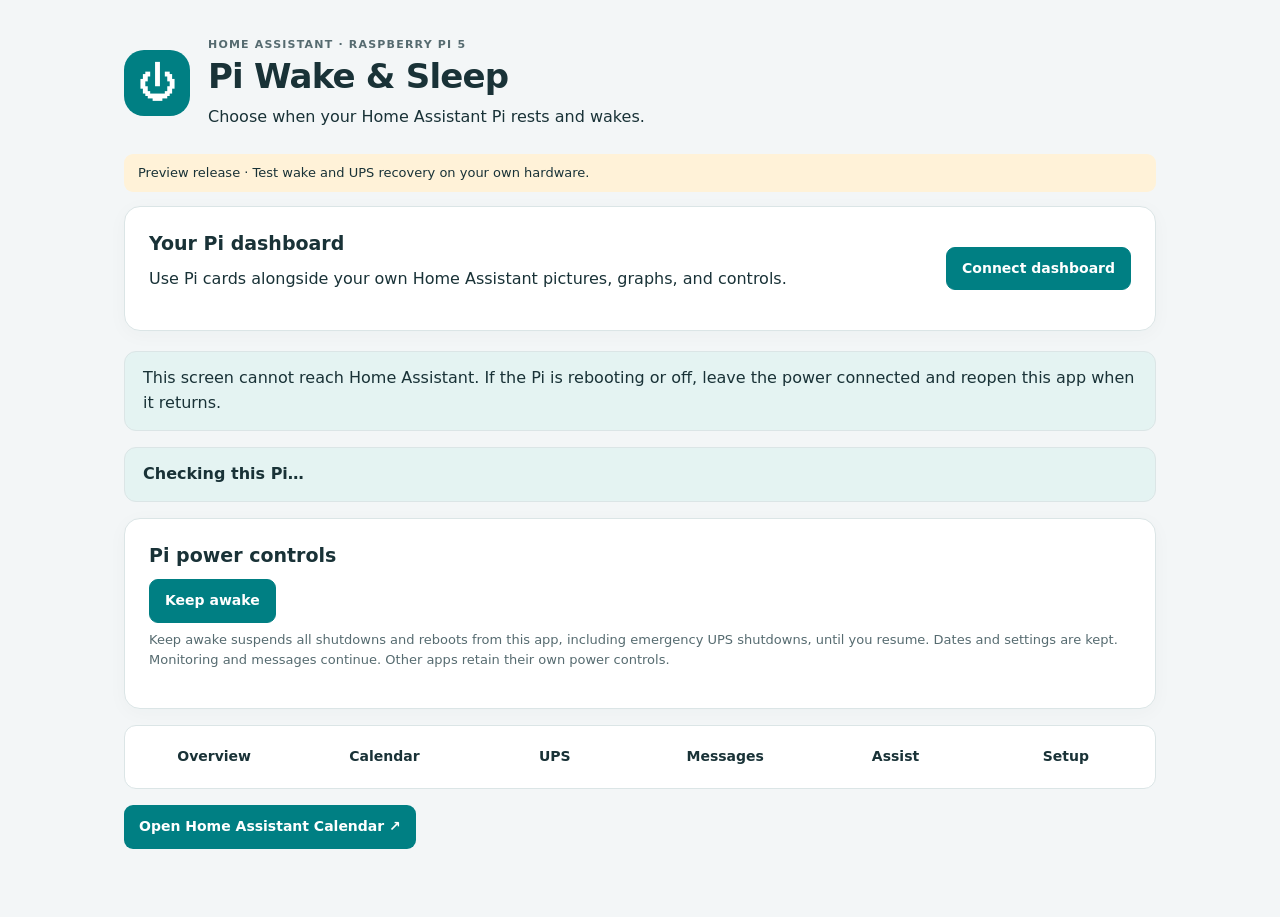
==== commit f77f630e: "Add persistent Keep awake and repair dashboard refresh, Calendar, and runtime behavior" ====
--- a/pi5_rtc_wake/web/index.html
+++ b/pi5_rtc_wake/web/index.html
@@ -17,9 +17,14 @@
   </section>
   <div id="connection" class="notice" role="status" hidden>Connecting to Home Assistant…</div>
   <div id="feedback" class="notice" role="status"><strong id="feedback-text">Checking this Pi…</strong><p id="feedback-action"></p></div>
+  <section class="card" aria-labelledby="awake-heading">
+    <h2 id="awake-heading">Pi power controls</h2><p id="awake-state" role="status"></p>
+    <button id="keep-awake" type="button" class="primary">Keep awake</button>
+    <p class="hint">Keep awake suspends all shutdowns and reboots from this app, including emergency UPS shutdowns, until you resume. Dates and settings are kept. Monitoring and messages continue. Other apps retain their own power controls.</p>
+  </section>
   <section id="countdown" class="card countdown" aria-live="polite" hidden>
     <p class="eyebrow">SHUTDOWN COUNTDOWN</p><h2 id="countdown-title"></h2><p id="countdown-wake"></p>
-    <button id="cancel" class="primary">Keep Pi awake</button>
+    <button id="cancel" class="primary">Keep awake</button>
   </section>
   <nav class="view-nav" aria-label="App sections">
     <button id="nav-overview" type="button" aria-controls="view-overview" aria-pressed="false">Overview</button>
@@ -168,7 +173,7 @@
       <form id="assist-form">
         <label class="toggle"><input id="assist-enabled" type="checkbox"><span>Allow Assist to read Pi, Calendar, and selected UPS status</span></label>
         <label class="toggle"><input id="assist-requests-enabled" type="checkbox"><span>Allow Assist change requests and countdown cancellation</span></label>
-        <p class="hint">Change requests start off. Calendar changes, scheduling on/off, wake tests, and reboots wait for your approval here. “Keep the Pi awake” can cancel an ordinary current countdown immediately; emergency UPS protection remains active.</p>
+        <p class="hint">Change requests start off. Calendar changes, scheduling on/off, wake tests, and reboots wait for your approval here. “Cancel the current shutdown” can cancel an ordinary countdown immediately; emergency UPS protection remains active. Use Pi power controls for the persistent Keep awake switch that suspends all app shutdowns.</p>
         <p id="assist-unsaved" class="hint" hidden>You have unsaved Assist settings.</p>
         <button id="save-assist" type="submit">Save Assist settings</button>
       </form>
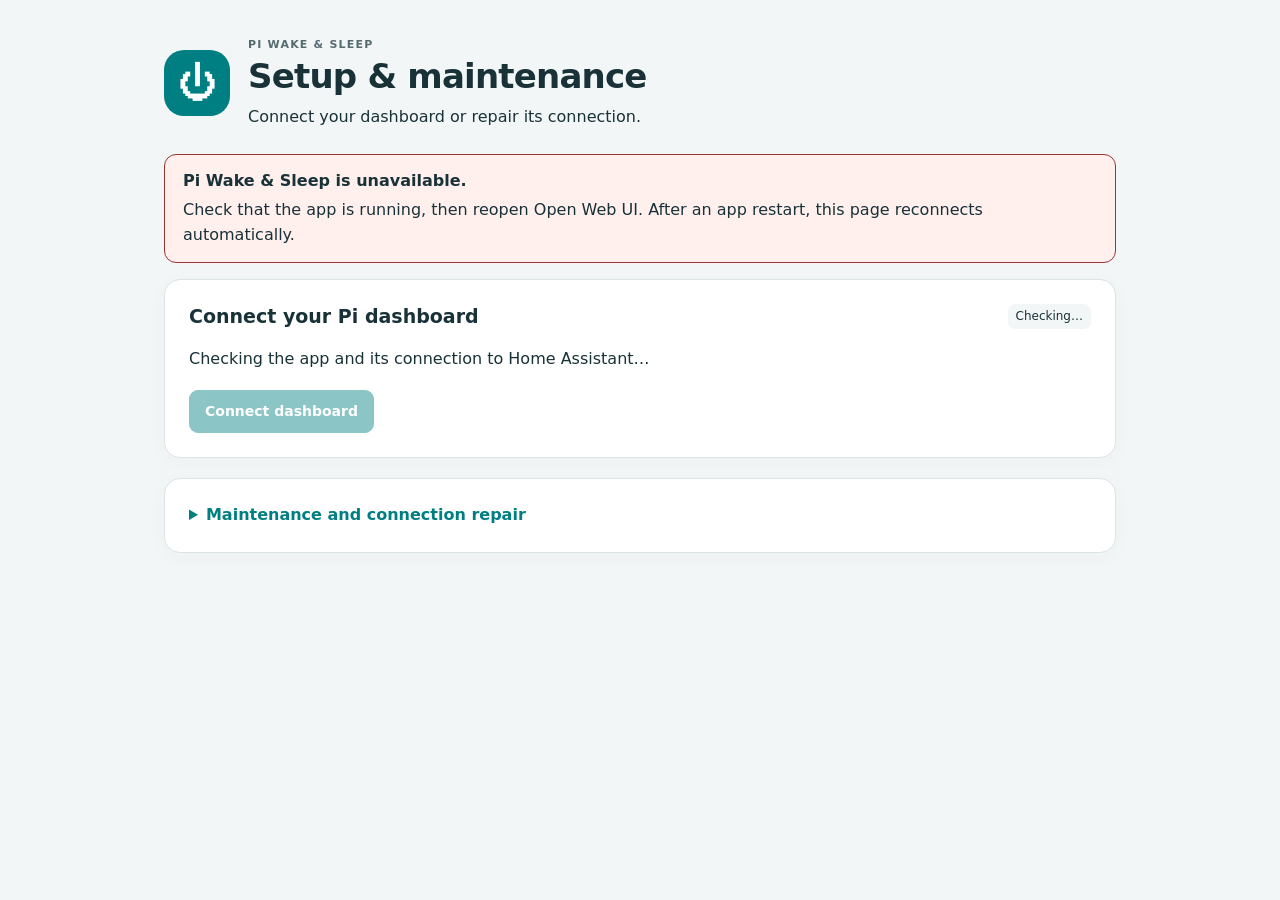
==== commit ba453ae1: "Make the dashboard the main interface and move UPS commissioning into its card" ====
--- a/pi5_rtc_wake/web/index.html
+++ b/pi5_rtc_wake/web/index.html
@@ -3,220 +3,50 @@
 <head>
   <meta charset="utf-8">
   <meta name="viewport" content="width=device-width, initial-scale=1">
-  <title>Pi Wake &amp; Sleep</title>
+  <title>Pi Wake &amp; Sleep · Setup &amp; maintenance</title>
   <link rel="stylesheet" href="style.css">
   <script src="app.js" defer></script>
 </head>
 <body>
 <main>
-  <header><div class="brand" aria-hidden="true">⏻</div><div><p class="eyebrow">HOME ASSISTANT · RASPBERRY PI 5</p><h1>Pi Wake &amp; Sleep</h1><p>Choose when your Home Assistant Pi rests and wakes.</p></div></header>
-  <div class="release">Preview release · Test wake and UPS recovery on your own hardware.</div>
-  <section class="card dashboard-launch" aria-labelledby="dashboard-heading">
-    <div><h2 id="dashboard-heading">Your Pi dashboard</h2><p>Use Pi cards alongside your own Home Assistant pictures, graphs, and controls.</p><p id="dashboard-connection" class="hint" role="status"></p></div>
-    <div class="actions"><button id="connect-dashboard" type="button" class="primary">Connect dashboard</button><a id="open-dashboard" class="calendar-link" href="/pi-wake-sleep" target="_blank" rel="noopener noreferrer" hidden>Open dashboard ↗</a><a id="finish-dashboard" class="text-link" href="/config/integrations/dashboard" target="_blank" rel="noopener noreferrer" hidden>Finish in Devices &amp; services ↗</a></div>
+  <header><div class="brand" aria-hidden="true">⏻</div><div><p class="eyebrow">PI WAKE &amp; SLEEP</p><h1>Setup &amp; maintenance</h1><p>Connect your dashboard or repair its connection.</p></div></header>
+  <div id="notice" class="notice" role="status" hidden><strong id="notice-text"></strong><p id="notice-action"></p></div>
+  <section class="card connection" aria-labelledby="connection-heading">
+    <div class="section-top"><h2 id="connection-heading">Connect your Pi dashboard</h2><span id="connection-badge" class="badge">Checking…</span></div>
+    <p id="connection-message">Checking the app and its connection to Home Assistant…</p>
+    <div class="actions"><button id="connect-dashboard" class="primary" type="button" disabled>Connect dashboard</button><a id="open-dashboard" class="calendar-link" href="/pi-wake-sleep" target="_top" hidden>Open Pi Wake &amp; Sleep ↗</a></div>
+    <div id="connection-steps" hidden>
+      <ol class="connect-steps">
+        <li><strong>Connect dashboard.</strong> Installs the included companion. Your existing settings and personal cards are kept.</li>
+        <li><strong>Restart Home Assistant if requested.</strong> Go to Settings → System and restart Home Assistant. You do not need to reboot the Pi for this connection step.</li>
+        <li><strong>Finish in Devices &amp; services.</strong> Add the discovered Pi Wake &amp; Sleep integration, then open Pi Wake &amp; Sleep in the sidebar.</li>
+      </ol>
+      <div class="actions"><a id="restart-link" class="text-link" href="/config/system" target="_top" hidden>Open Home Assistant restart options ↗</a><a id="finish-dashboard" class="text-link" href="/config/integrations/dashboard" target="_top">Open Devices &amp; services ↗</a></div>
+      <p class="hint">Continue Pi checks, the wake test, Calendar, UPS, Messages, and Assist on your dashboard. AI access and automatic shutdowns stay off until you choose them.</p>
+    </div>
+    <p id="connected-help" class="hint" hidden>Use the settings button on each dashboard card to manage that feature. This page is here when you need installation or connection help.</p>
   </section>
-  <div id="connection" class="notice" role="status" hidden>Connecting to Home Assistant…</div>
-  <div id="feedback" class="notice" role="status"><strong id="feedback-text">Checking this Pi…</strong><p id="feedback-action"></p></div>
-  <section class="card" aria-labelledby="awake-heading">
-    <h2 id="awake-heading">Pi power controls</h2><p id="awake-state" role="status"></p>
-    <button id="keep-awake" type="button" class="primary">Keep awake</button>
-    <p class="hint">Keep awake suspends all shutdowns and reboots from this app, including emergency UPS shutdowns, until you resume. Dates and settings are kept. Monitoring and messages continue. Other apps retain their own power controls.</p>
+  <section id="permission-guide" class="card permissions" aria-labelledby="permission-heading" hidden>
+    <div><p class="eyebrow">BEFORE PI WAKE SETUP</p><h2 id="permission-heading">Allow access to your Pi</h2><p>On the app's Info page: select Stop, turn Protection mode off, then select Start.</p><a id="permission-info" class="calendar-link" href="/config/apps" target="_top">Open app Info ↗</a><p class="hint">The dashboard walks you through the remaining Pi checks and wake test. Keep Protection mode off so the app can program RTC wake alarms.</p></div>
+    <div class="guide" aria-label="Illustration of the app Info page"><strong>Pi 5 Wake &amp; Sleep — Info</strong><p class="muted">Stop → change setting → Start</p><div class="switch-row"><span>Protection mode</span><span class="switch" role="img" aria-label="Protection mode is on in this illustration"></span></div><small>Turn this switch off</small></div>
   </section>
-  <section id="countdown" class="card countdown" aria-live="polite" hidden>
-    <p class="eyebrow">SHUTDOWN COUNTDOWN</p><h2 id="countdown-title"></h2><p id="countdown-wake"></p>
-    <button id="cancel" class="primary">Keep awake</button>
-  </section>
-  <nav class="view-nav" aria-label="App sections">
-    <button id="nav-overview" type="button" aria-controls="view-overview" aria-pressed="false">Overview</button>
-    <button id="nav-calendar" type="button" aria-controls="view-calendar" aria-pressed="false">Calendar</button>
-    <button id="nav-ups" type="button" aria-controls="view-ups" aria-pressed="false">UPS</button>
-    <button id="nav-messages" type="button" aria-controls="view-messages" aria-pressed="false">Messages</button>
-    <button id="nav-assist" type="button" aria-controls="view-assist" aria-pressed="false">Assist</button>
-    <button id="nav-setup" type="button" aria-controls="view-setup" aria-pressed="false">Setup</button>
-  </nav>
-  <div class="daily-actions"><a class="calendar-link" href="/calendar" target="_blank" rel="noopener noreferrer">Open Home Assistant Calendar ↗</a><button id="review-setup" type="button" hidden>Review Pi setup</button></div>
-  <section id="view-overview" aria-label="Overview" hidden>
-    <div class="overview-status" aria-live="polite">
-      <div><span>Pi wake setup</span><strong id="overview-pi">Checking…</strong></div>
-      <div><span>Calendar</span><strong id="overview-calendar">Off</strong></div>
-      <div><span>UPS power</span><strong id="overview-power">Not selected</strong><span id="overview-charge"></span></div>
-      <div><span>Emergency protection</span><strong id="overview-protection">Off</strong><span id="overview-retry"></span></div>
+  <details id="maintenance" class="card maintenance">
+    <summary>Maintenance and connection repair</summary>
+    <div class="maintenance-body">
+      <p class="hint">Use these tools if the dashboard will not load, after an app update, or when asking for support. Your Calendar dates, feature choices, and dashboard layout are kept.</p>
+      <h2>Dashboard companion</h2><p id="companion-message" class="hint">Checking connection…</p>
+      <button id="reconnect-dashboard" type="button" disabled>Update / reconnect dashboard</button>
+      <p id="sidebar-help" class="hint">Once the dashboard works, you can turn off Show in sidebar on this app's Info page. Setup &amp; maintenance remains available through Open Web UI and the dashboard's Review setup area.</p>
+      <h2>Pi diagnostics</h2><p id="checks-message"></p><p id="checks-action" class="hint"></p>
+      <div class="actions"><button id="check" type="button" disabled>Check again</button><a id="app-info" class="text-link" href="/config/apps" target="_top">Open app Info ↗</a><a class="text-link" href="/config/updates" target="_top">Home Assistant updates ↗</a></div>
+      <details id="check-details"><summary>Details for support</summary><ul id="checks-list" class="checks"></ul><p class="hint">Copy this text when asking for help.</p><textarea id="support-text" aria-label="Details for support" rows="8" readonly></textarea></details>
     </div>
-    <section class="card schedule-card" aria-label="Upcoming schedule">
-      <section class="saved-schedule" aria-labelledby="saved-heading" aria-live="polite">
-        <div class="section-top"><h3 id="saved-heading">Saved schedule</h3><span id="schedule-badge" class="badge">Off</span></div>
-        <ul id="saved-times" class="saved-times"></ul>
-        <div id="calendar-periods" hidden><h4>Upcoming off periods</h4><p class="hint">Next 31 days. Changes made in Home Assistant appear here within a minute.</p><ol id="periods-list" class="periods"></ol><p id="periods-empty" class="hint"></p></div>
-      </section>
-      <p id="next-sleep" class="next"></p>
-    </section>
-  </section>
-  <section id="view-calendar" aria-label="Calendar" hidden><div class="grid">
-    <section class="card schedule-card" aria-labelledby="schedule-heading">
-      <div class="section-top"><h2 id="schedule-heading">Calendar settings</h2></div>
-      <div class="actions calendar-actions"><button id="create-calendar" class="primary" type="button">Create Pi Sleep calendar</button><a class="text-link" href="https://my.home-assistant.io/redirect/config_flow_start/?domain=local_calendar" target="_blank" rel="noopener noreferrer">Add another Local Calendar ↗</a></div>
-      <p>All shutdown and wake dates are stored in Home Assistant's Calendar. Edit dates and repeats there; this screen shows the upcoming off periods.</p>
-      <p id="migration-notice" class="notice" hidden></p>
-      <form id="schedule-form">
-        <div id="calendar-settings">
-          <label>Calendar for this Pi<select id="calendar-entity"><option value="">Choose a calendar</option></select></label>
-          <p class="hint">Use a dedicated calendar. Every timed event is a period when this Pi is off: <strong>start = shutdown, end = wake</strong>. Choose dates and repeats in Home Assistant. Turn off All day; each period must last ten minutes to seven days, with no overlaps.</p>
-          <p id="calendar-message" class="hint" role="status"></p>
-        </div>
-        <label>Time zone<input id="timezone" list="timezones" placeholder="America/Chicago" maxlength="100" required></label>
-        <datalist id="timezones"><option value="America/Chicago"><option value="America/New_York"><option value="America/Denver"><option value="America/Los_Angeles"><option value="Europe/London"><option value="Europe/Berlin"><option value="Australia/Sydney"><option value="UTC"></datalist>
-        <p id="timezone-help" class="hint">Display time zone only. Event dates and their time zone are stored in Home Assistant's Calendar.</p>
-        <label class="toggle"><input id="enabled" type="checkbox"><span>Enable schedule</span></label>
-        <p id="enable-help" class="hint">Confirm a successful wake test to enable scheduling. You can choose a calendar now.</p>
-        <p id="unsaved" class="hint" hidden>You have unsaved calendar settings. The saved selection below is still in use.</p>
-        <div class="actions"><button id="save" class="primary" type="submit">Save calendar settings</button></div>
-      </form>
-    </section>
-  </div></section>
-  <section id="view-ups" aria-label="UPS" hidden><div class="grid">
-    <section class="card schedule-card" aria-labelledby="ups-heading">
-      <div class="section-top"><h2 id="ups-heading">Power source</h2><span id="ups-mode" class="badge">Monitor only</span></div>
-
-
-      <div class="actions"><button id="scan-ups">Find power sources</button><a class="text-link" href="https://my.home-assistant.io/redirect/config_flow_start/?domain=nut" target="_blank" rel="noopener noreferrer">Connect NUT to Home Assistant ↗</a></div>
-      <p id="ups-message" class="hint" role="status"></p>
-      <details id="power-settings-panel"><summary>Change power source and notifications</summary>
-      <form id="ups-form">
-        <label>Power source for this Pi<select id="ups-source"><option value="">Choose a power source</option></select></label>
-        <label class="toggle"><input id="ups-notifications" type="checkbox"><span>Show power notices in Home Assistant</span></label>
-        <label>Warn below battery charge (%)<input id="ups-low-battery" type="number" min="5" max="80" value="25" required></label>
-        <button id="save-ups" type="submit">Save power monitor</button>
-      </form></details>
-      <ul id="ups-summary" class="saved-times"></ul>
-      <details id="ups-readings" hidden><summary>Active readings from this UPS</summary><ul id="ups-readings-list" class="saved-times"></ul></details>
-      <details id="nut-sensors" hidden><summary>Additional NUT readings you can enable</summary><p id="nut-sensor-message" class="hint"></p><ul id="nut-sensor-list" class="sensor-list"></ul><a id="nut-device-link" class="text-link" href="/config/devices/dashboard" target="_blank" rel="noopener noreferrer">Open this UPS in Home Assistant ↗</a></details>
-      <p class="hint">The power monitor never switches UPS outputs. Optional graceful shutdown and RTC recovery are configured below.</p>
-    </section>
-    <section class="card schedule-card" aria-labelledby="recovery-heading">
-      <div class="section-top"><h2 id="recovery-heading">UPS protection</h2><span id="recovery-badge" class="badge">Off</span></div>
-      <ul id="recovery-summary" class="saved-times" aria-live="polite"></ul>
-      <p id="recovery-message" class="hint" role="status"></p>
-      <button id="pause-retries" hidden>Pause RTC retries for this outage</button>
-      <details id="recovery-settings-panel"><summary>Configure UPS protection</summary>
-      <p>Keep Home Assistant running until the UPS reaches the remaining-runtime threshold, or choose early shutdown to conserve battery. Retry wake dates are saved in your selected Home Assistant Calendar.</p>
-      <p class="hint">For NUT, expand <strong>Additional NUT readings you can enable</strong> above and enable <strong>Battery runtime</strong>, or use the UPS device page. Choose remaining runtime here; a low-runtime setpoint or startup/shutdown delay is a different reading.</p>
-      <div class="owner-check"><strong>Who shuts down this Pi?</strong><p id="shutdown-owner-message" class="hint"></p><a id="nut-owner-link" class="text-link" href="https://my.home-assistant.io/redirect/supervisor_addon/?addon=a0d7b954_nut" target="_blank" rel="noopener noreferrer">Open NUT app settings ↗</a><p class="hint">If using this app for timed retries, turn off NUT's Host shutdown option and restart NUT. Other host-shutdown automations/controllers must also be reviewed. This app does not change NUT's options.</p></div>
-      <form id="recovery-form">
-        <label class="toggle"><input id="recovery-retries" type="checkbox" checked><span>Allow timed RTC retries during an outage</span></label>
-        <label class="toggle"><input id="recovery-emergency" type="checkbox" checked><span>Keep emergency low-battery protection active when retries are paused</span></label>
-        <p class="hint">Cancelling a retry leaves emergency protection on. Changing this option requires a separate confirmation.</p>
-        <label>Remaining-runtime reading<select id="recovery-runtime"><option value="">Choose Battery runtime</option></select></label>
-        <p id="recovery-runtime-help" class="hint"></p>
-        <div class="recovery-grid" id="rtc-retry-thresholds">
-          <label>Shut down at remaining runtime (minutes)<input id="recovery-shutdown-runtime" type="number" min="5" max="240" value="30" required></label>
-          <label>First retry after shutdown (minutes)<input id="recovery-first-retry" type="number" min="10" max="120" value="15" required></label>
-        </div>
-        <div class="retry-plan" id="rtc-retry-plan"><strong>Runtime required at each retry decision</strong><table><thead><tr><th>Retry</th><th>Off interval</th><th>Minimum estimated runtime</th></tr></thead><tbody id="retry-requirements"></tbody></table><p id="retry-feasibility" class="hint"></p></div>
-        <details>
-          <summary>Advanced recovery settings</summary>
-          <div class="recovery-grid">
-          <label id="rtc-max-interval-field">Maximum retry interval (minutes)<input id="recovery-max-interval" type="number" min="10" max="360" value="120" required></label>
-          <label id="rtc-max-retries-field">Maximum RTC retries per outage<input id="recovery-max-retries" type="number" min="1" max="8" value="3" required></label>
-          <label id="rtc-reserve-field">Keep this runtime reserve after a retry (minutes)<input id="recovery-reserve" type="number" min="3" max="60" value="5" required></label>
-          <label>Low-battery charge threshold (%)<input id="recovery-min-charge" type="number" min="5" max="80" value="20" required></label>
-          <label>Boot/readings allowance (minutes)<input id="recovery-boot-grace" type="number" min="1" max="15" value="3" required></label>
-          <label>Emergency shutdown at remaining runtime (minutes)<input id="recovery-emergency-runtime" type="number" min="2" max="60" value="5" required></label>
-          <label>Utility power must stay stable (minutes)<input id="recovery-stable" type="number" min="1" max="15" value="2" required></label>
-          </div>
-        <div id="rtc-early-settings"><label class="toggle"><input id="recovery-early" type="checkbox"><span>Also shut down early to conserve battery</span></label>
-        <label>Early shutdown after outage lasts (minutes)<input id="recovery-outage-delay" type="number" min="1" max="120" value="5" required></label>
-        <p class="hint">Intervals double after each wake, up to your maximum. The reported runtime must cover the wait, boot allowance, and reserve. An estimate cannot guarantee that UPS power lasts.</p></div>
-        </details>
-        <label class="toggle"><input id="recovery-owner" type="checkbox"><span>I have reviewed shutdown ownership. If I changed NUT's Host shutdown option, I restarted NUT. Other controllers will not shut down this Pi independently during timed retries.</span></label>
-        <label class="toggle" id="rtc-supply-confirmation"><input id="recovery-supply" type="checkbox"><span>I have confirmed a wake test on this UPS supply path, and the UPS keeps supplying the Pi while it is off.</span></label>
-        <label class="toggle"><input id="recovery-final" type="checkbox"><span>I understand that low reserve, exhausted retries, or lost readings cause a final shutdown without a timed wake. Restart may require restored UPS output, a power cycle, or the Pi's power button.</span></label>
-        <label class="toggle"><input id="recovery-enabled" type="checkbox"><span>Enable automatic UPS protection</span></label>
-        <p id="recovery-unsaved" class="hint" hidden>Recovery settings have unsaved changes. The saved policy remains active.</p>
-        <button id="save-recovery" type="submit">Save UPS recovery</button>
-      </form></details>
-      <p class="hint">Cancel this retry pauses timed retries for that outage. Emergency low-battery protection stays active if enabled. Utility power must be fresh and stable before normal schedules resume. If the UPS removes its output, RTC cannot wake the Pi; UPS output restoration needs separate device testing.</p>
-    </section>
-  </div></section>
-  <section id="view-messages" aria-label="Phone messages" hidden>
-    <section class="card" aria-labelledby="messages-heading">
-      <div class="section-top"><h2 id="messages-heading">Phone messages</h2><span id="messages-badge" class="badge">Off</span></div>
-      <p>Know when your Pi is awake. Every message includes the Pi's uptime and the next shutdown and wake times, or explains why no time is planned.</p>
-      <details><summary>Connect a phone</summary><ol><li>Install the <a class="text-link" href="https://companion.home-assistant.io/docs/getting_started/" target="_blank" rel="noopener noreferrer">Home Assistant Companion app ↗</a> on your phone and connect it to this Home Assistant.</li><li>Allow notifications on the phone, then select <strong>Find phones and readings</strong> here.</li><li>Choose your phone, save, and use <strong>Send status now</strong> to check delivery.</li></ol><p class="hint">If a new phone is missing, open the Companion app and try finding it again. Home Assistant may need a restart after the phone's first registration.</p></details>
-      <div class="actions"><button id="scan-messages" type="button">Find phones and readings</button></div>
-      <p id="messages-result" class="hint" role="status"></p>
-      <form id="messages-form">
-        <label>Send to phone<select id="message-recipient"><option value="">Choose a phone</option></select></label>
-        <label class="toggle"><input id="message-enabled" type="checkbox"><span>Send a message after this Pi starts</span></label>
-        <p class="hint">Off by default. Enabling starts with the next Pi boot. Restarting or updating this app does not send another wake message.</p>
-        <details id="message-readings-panel"><summary>Choose extra readings <span id="message-field-count">(0 / 12)</span></summary>
-          <p class="hint">Suggestions use Home Assistant's entity types, device classes, areas, and your selected UPS. Choose up to twelve readings. Search scans all available readings. Hidden, disabled, and configuration entities are excluded.</p>
-          <div class="message-filters"><label>Find a reading<input id="message-search" type="search" placeholder="Battery, kitchen, temperature…" maxlength="100"></label><label>Show<select id="message-category"><option value="suggested">Suggested readings</option><option value="all">All available readings</option><option value="UPS">UPS</option><option value="Battery">Battery</option><option value="Temperature">Temperature</option><option value="Weather">Weather</option><option value="Security &amp; maintenance">Security &amp; maintenance</option><option value="Energy &amp; power">Energy &amp; power</option><option value="Lights">Lights</option></select></label></div>
-          <p id="message-fields-help" class="hint"></p><ul id="message-field-options" class="message-fields"></ul>
-          <p class="hint">For today's energy, choose an existing daily energy sensor. A cumulative meter reading is shown as a cumulative reading. The dashboard's Energy totals are calculated separately.</p>
-        </details>
-        <ul id="message-selected-fields" class="sensor-list" aria-label="Selected message readings"></ul>
-        <p id="message-unsaved" class="hint" hidden>You have unsaved phone settings. Save before sending; Preview message can show your draft.</p>
-        <div class="actions"><button id="save-messages" class="primary" type="submit">Save phone settings</button><button id="preview-message" type="button">Preview message</button><button id="send-message" type="button">Send status now</button></div>
-      </form>
-      <section id="message-preview-panel" hidden aria-labelledby="message-preview-heading"><h3 id="message-preview-heading">Message preview</h3><p id="message-preview-title"></p><pre id="message-preview"></pre></section>
-      <p class="hint">Delivery uses your Companion app's existing notification connection. <a class="text-link" href="https://companion.home-assistant.io/docs/notifications/notification-local/" target="_blank" rel="noopener noreferrer">Local push settings ↗</a> can use a local connection where available; otherwise Home Assistant may use Apple or Google push. A message accepted by Home Assistant does not confirm phone delivery.</p>
-    </section>
-  </section>
-  <section id="view-assist" aria-label="AI and voice access" hidden>
-    <section class="card" aria-labelledby="assist-heading">
-      <div class="section-top"><h2 id="assist-heading">AI and voice access</h2><span id="assist-badge" class="badge">Off</span></div>
-      <p>Use your existing Home Assistant AI conversation agent, including local Ollama. Ask about Pi uptime, the UPS battery, and the next shutdown and wake. Other readings use the entities you already expose to Assist.</p>
-      <div class="actions"><button id="connect-assist" type="button" class="primary">Connect Assist</button><a class="text-link" href="/config/integrations/dashboard" target="_blank" rel="noopener noreferrer">Open Devices &amp; services ↗</a></div>
-      <p id="assist-connection" class="hint" role="status"></p>
-      <p id="assist-restart" class="notice" hidden>Restart Home Assistant from <a class="text-link" href="/config/system" target="_blank" rel="noopener noreferrer">Settings → System ↗</a>, then add the discovered Pi Wake &amp; Sleep integration in Devices &amp; services.</p>
-      <details><summary>Finish connecting your AI agent</summary><ol><li>Requires Home Assistant Core <strong>2026.10 or newer</strong>. Select Connect Assist and accept installation of the companion.</li><li>Restart Home Assistant if requested. Add the discovered <strong>Pi Wake &amp; Sleep</strong> integration in Devices &amp; services.</li><li>Open your AI integration's settings and choose <strong>Assist</strong> under <strong>Control Home Assistant</strong>. Keep your existing conversation agent.</li><li>Try “When will the Home Assistant Pi next shut down and wake?”</li></ol><p class="hint">No terminal, YAML, API token, or new AI account is needed. Home Assistant's built-in non-AI conversation agent does not call these tools.</p></details>
-      <form id="assist-form">
-        <label class="toggle"><input id="assist-enabled" type="checkbox"><span>Allow Assist to read Pi, Calendar, and selected UPS status</span></label>
-        <label class="toggle"><input id="assist-requests-enabled" type="checkbox"><span>Allow Assist change requests and countdown cancellation</span></label>
-        <p class="hint">Change requests start off. Calendar changes, scheduling on/off, wake tests, and reboots wait for your approval here. “Cancel the current shutdown” can cancel an ordinary countdown immediately; emergency UPS protection remains active. Use Pi power controls for the persistent Keep awake switch that suspends all app shutdowns.</p>
-        <p id="assist-unsaved" class="hint" hidden>You have unsaved Assist settings.</p>
-        <button id="save-assist" type="submit">Save Assist settings</button>
-      </form>
-      <h3>Requests to review</h3>
-      <p class="hint">Dates shown here are drafts. Approved dates are saved only in Home Assistant Calendar. Unapproved drafts expire after ten minutes or an app restart.</p>
-      <ul id="assist-requests" class="sensor-list" aria-live="polite"></ul>
-      <p id="assist-requests-empty" class="hint">No requests waiting.</p>
-    </section>
-  </section>
-  <section id="view-setup" aria-label="Pi setup" hidden><div class="grid">
-    <section id="permission-guide" class="card permission-guide" aria-labelledby="permission-heading" hidden>
-      <div><p class="eyebrow">FIRST · PERMISSIONS</p><h2 id="permission-heading">Allow access to your Pi</h2><p>Open the app's Info page. Stop the app, turn Protection mode off, then Start the app.</p><div class="actions"><a id="app-info" class="calendar-link" href="/config/apps" target="_blank" rel="noopener noreferrer">Open app Info ↗</a></div><p class="hint">Pi checks continue automatically after the app restarts.</p></div>
-      <div class="info-illustration" aria-label="Illustration of the Protection mode switch"><strong>Pi RTC Wakealarm — Info</strong><p class="muted">Stop → change setting → Start</p><div class="highlight-switch"><span>Protection mode</span><span class="illustrated-switch" role="img" aria-label="Protection mode on"></span></div><p class="hint">Turn this switch off</p></div>
-    </section>
-    <section class="card" aria-labelledby="checks-heading">
-      <div class="section-top"><span class="step" aria-hidden="true">1</span><h2 id="checks-heading">Check this Pi</h2><span id="ready-badge" class="badge">Checking</span></div>
-      <ul id="checks-list" class="checks"></ul>
-      <p id="checks-message"></p><p id="checks-action" class="muted"></p>
-      <details id="check-details" hidden><summary>Details for support</summary><p class="hint">Copy this text when asking for help.</p><textarea id="support-text" aria-label="Details for support" rows="7" readonly></textarea></details>
-      <div class="actions"><button id="check">Check again</button><a class="text-link" href="https://my.home-assistant.io/redirect/updates/" target="_blank" rel="noopener noreferrer">Home Assistant updates ↗</a></div>
-    </section>
-    <section class="card" aria-labelledby="prepare-heading">
-      <div class="section-top"><span class="step" aria-hidden="true">2</span><h2 id="prepare-heading">Prepare once</h2></div>
-      <p id="prepare-description">Wake settings are checked automatically. Preparation keeps your existing boot order.</p>
-      <p class="muted">Home Assistant handles Pi firmware updates. Updated firmware can still need wake settings prepared. Keep this app's Protection mode off so it can check those settings and program wake alarms.</p>
-      <div class="actions"><button id="prepare" class="primary" disabled>Prepare this Pi</button><button id="reboot" class="danger" hidden>Reboot Pi</button></div>
-      <p id="reboot-reminder" class="hint" hidden></p>
-    </section>
-    <section class="card" aria-labelledby="test-heading">
-      <div class="section-top"><span class="step" aria-hidden="true">3</span><h2 id="test-heading">Try a wake test</h2><span id="test-badge" class="badge">Not tested</span></div>
-      <p id="test-description">The Pi shuts down and should wake about ten minutes later. Home Assistant will be offline while it is off.</p>
-      <p class="muted">Leave the power supply connected. If Home Assistant has not returned after 15 minutes, press the Pi's power button once.</p>
-      <div id="confirm-test" hidden><p><strong>Did Home Assistant return by itself, without pressing the power button or reconnecting power?</strong></p><div class="actions"><button id="confirm-yes" class="primary">Yes, it returned by itself</button><button id="confirm-no">No / I'm not sure</button></div></div>
-      <button id="test" class="primary" disabled>Run ten-minute test</button>
-    </section>
-  </div>
-  <aside class="offline"><strong>While the Pi is off</strong><p>Home Assistant, its automations, and connected voice features are unavailable. The Pi needs continuous power to wake. An RTC battery keeps time during a power loss; it cannot power the Pi back on by itself.</p></aside>
-  </section>
+  </details>
   <footer id="version"></footer>
 </main>
 <dialog id="confirm-dialog" aria-labelledby="dialog-title">
   <h2 id="dialog-title"></h2><p id="dialog-message"></p>
-  <form method="dialog"><div class="actions"><button value="cancel">Go back</button><button id="dialog-confirm" class="primary" value="confirm">Continue</button></div></form>
+  <form method="dialog"><div class="actions"><button value="cancel">Go back</button><button id="dialog-confirm" class="primary" value="confirm">Connect dashboard</button></div></form>
 </dialog>
 </body>
 </html>
--- a/pi5_rtc_wake/web/style.css
+++ b/pi5_rtc_wake/web/style.css
@@ -1,41 +1,2 @@
-:root{color-scheme:light dark;--bg:#f3f6f7;--card:#fff;--text:#193237;--muted:#566b70;--line:#dbe5e6;--accent:#007f83;--accent-soft:#e4f3f2;--warn:#fff2d8;--danger:#9b3330;--error:#fff0ee;--shadow:0 4px 20px #16353908;font:16px/1.55 system-ui,-apple-system,BlinkMacSystemFont,"Segoe UI",sans-serif}
-*{box-sizing:border-box}body{margin:0;background:var(--bg);color:var(--text)}main{max-width:1080px;margin:auto;padding:32px 24px 48px}header{display:flex;gap:18px;align-items:center;margin:4px 0 24px}.brand{width:66px;height:66px;display:grid;place-items:center;background:var(--accent);color:#fff;border-radius:20px;font-size:39px;flex-shrink:0}h1{font-size:clamp(24px,4vw,34px);line-height:1.2;letter-spacing:-.8px;margin:3px 0 8px}h2{font-size:19px;line-height:1.3;margin:0}p{margin:12px 0}header p{margin:0}.eyebrow{font-size:11px;font-weight:750;letter-spacing:1.2px;color:var(--muted)}.release{font-size:13px;background:var(--warn);padding:9px 14px;border-radius:9px;margin-bottom:14px}.notice{border:1px solid var(--line);background:var(--accent-soft);padding:14px 18px;border-radius:12px;margin-bottom:16px}.notice p:empty{display:none}.notice p{margin:5px 0 0}.notice.error{background:var(--error);border-color:var(--danger)}.grid{display:grid;grid-template-columns:1fr 1fr;gap:20px}.card{border:1px solid var(--line);border-radius:16px;background:var(--card);padding:24px;box-shadow:var(--shadow)}.section-top{display:flex;align-items:center;gap:10px;margin-bottom:18px}.step{display:inline-grid;place-items:center;background:var(--accent-soft);color:var(--accent);width:28px;height:28px;border-radius:50%;font-size:13px;font-weight:700;flex-shrink:0}.badge{margin-left:auto;background:var(--bg);padding:3px 8px;border-radius:7px;font-size:11px;white-space:nowrap}.badge.ok{color:var(--accent);background:var(--accent-soft)}.muted,.hint{color:var(--muted)}.hint{font-size:13px;margin:7px 0 14px}.checks{list-style:none;padding:0;margin:0}.checks li{display:flex;gap:9px;padding:10px 0;border-bottom:1px solid var(--line);font-size:14px}.checks .check-mark{color:var(--accent);font-weight:800;width:17px}.checks .detail{margin-left:auto;text-align:right;color:var(--muted);font-size:12px}button,input{font:inherit}button{cursor:pointer;border:1px solid var(--line);border-radius:9px;background:var(--card);color:var(--text);font-size:14px;font-weight:650;min-height:43px;padding:10px 15px}button.primary{background:var(--accent);border-color:var(--accent);color:white}button:disabled{opacity:.45;cursor:default}button:focus-visible,input:focus-visible,a:focus-visible{outline:3px solid var(--accent);outline-offset:3px}.actions{display:flex;align-items:center;flex-wrap:wrap;gap:10px;margin-top:18px}.text-link{color:var(--accent);font-size:12px;font-weight:650;text-underline-offset:3px}label{display:block;font-size:14px;font-weight:650}input[type=time],input[list]{width:100%;margin:7px 0 14px;padding:10px;border:1px solid var(--line);border-radius:9px;background:var(--card);color:var(--text);min-width:0}.times{display:grid;grid-template-columns:1fr 1fr;gap:18px}input[type=time]{font-size:21px}.toggle{display:flex;align-items:center;gap:10px;margin:17px 0 7px}.toggle input{width:20px;height:20px;accent-color:var(--accent)}.next{font-size:13px;border-top:1px solid var(--line);padding-top:14px;color:var(--muted)}.next:empty{display:none}.countdown{background:var(--accent-soft);border-color:var(--accent);margin-bottom:20px}.countdown h2{font-size:25px}.offline{padding:20px 4px;color:var(--muted);font-size:14px}.offline p{margin:5px 0}footer{font-size:12px;color:var(--muted)}dialog{max-width:480px;width:calc(100% - 40px);background:var(--card);color:var(--text);border:1px solid var(--line);border-radius:16px;padding:26px}dialog::backdrop{background:#112b35aa}dialog .actions{justify-content:flex-end}[hidden]{display:none!important}
-button.danger,button.primary.danger{background:#b3261e;border-color:#b3261e;color:#fff}select{font:inherit;width:100%;margin:7px 0 14px;padding:10px;border:1px solid var(--line);border-radius:9px;background:var(--card);color:var(--text);min-width:0}select:focus-visible{outline:3px solid var(--accent);outline-offset:3px}.schedule-card{grid-column:1/-1}.saved-schedule{border-top:1px solid var(--line);padding-top:20px;margin-top:24px}.saved-schedule h3{font-size:17px;margin:0}.saved-schedule h4{font-size:15px;margin:20px 0 6px}.saved-times,.periods{list-style:none;margin:0;padding:0}.saved-times li{overflow-wrap:anywhere;font-size:14px;padding:5px 0}.saved-times strong{display:inline-block;min-width:110px}.periods li{overflow-wrap:anywhere;display:grid;gap:3px;border:1px solid var(--line);border-radius:9px;padding:12px 14px;margin-top:9px;font-size:14px}.periods span{font-size:13px;color:var(--muted)}#unsaved{color:var(--danger)}details{margin-top:16px}summary{cursor:pointer;color:var(--accent);font-size:14px}#support-text{display:block;width:100%;resize:vertical;padding:12px;border:1px solid var(--line);border-radius:9px;background:var(--bg);color:var(--text);font:13px/1.5 monospace}
-@media(max-width:700px){main{padding:22px 16px 32px}.grid{grid-template-columns:1fr;gap:14px}.card{padding:20px}.brand{width:51px;height:51px;font-size:32px}header{gap:12px}.eyebrow{font-size:10px}.section-top{gap:8px}h2{font-size:18px}.badge{font-size:10px}}
-@media(prefers-color-scheme:dark){:root{--bg:#132126;--card:#1b2c32;--text:#e0eff0;--muted:#a5b9bd;--line:#344b52;--accent:#40b4b3;--accent-soft:#203e40;--warn:#433d25;--danger:#e18b85;--error:#402b2e}button.primary{color:#102829}.brand{color:#102829}}
-
-.calendar-actions{margin:0 0 16px}.calendar-link{display:inline-block;background:var(--accent);color:#fff;font-size:14px;font-weight:650;text-decoration:none;border-radius:9px;padding:11px 15px}.calendar-link:focus-visible{outline:3px solid var(--accent);outline-offset:3px}input[type=number]{display:block;width:140px;margin:7px 0 14px;padding:10px;border:1px solid var(--line);border-radius:9px;background:var(--card);color:var(--text)}#ups-summary{border-top:1px solid var(--line);padding-top:14px;margin-top:20px}@media(prefers-color-scheme:dark){.calendar-link{color:#102829}}
-[hidden] { display: none !important; }
-.dashboard-launch{display:flex;align-items:center;justify-content:space-between;gap:24px;margin-bottom:20px}.dashboard-launch .actions{margin:0}.permission-guide{display:grid;grid-template-columns:1.3fr 1fr;gap:24px;grid-column:1/-1}.info-illustration{border:1px solid var(--line);border-radius:12px;background:var(--bg);padding:18px}.highlight-switch{display:flex;align-items:center;justify-content:space-between;gap:16px;padding:12px;border:2px solid #e8242e;border-radius:8px}.illustrated-switch{display:block;width:44px;height:24px;border-radius:24px;background:#008cff;position:relative}.illustrated-switch:after{content:"";position:absolute;width:18px;height:18px;right:3px;top:3px;border-radius:50%;background:white}.info-illustration>.hint{color:var(--danger)}@media(max-width:700px){.dashboard-launch{display:block}.dashboard-launch .actions{margin-top:16px}.permission-guide{grid-template-columns:1fr}}
-.recovery-grid { display: grid; grid-template-columns: repeat(auto-fit, minmax(min(100%, 250px), 1fr)); gap: 0 18px; }
-.view-nav { display: grid; grid-template-columns: repeat(auto-fit, minmax(min(100%, 120px), 1fr)); gap: 8px; padding: 8px; margin: 16px 0; background: var(--card); border: 1px solid var(--line); border-radius: 12px; }
-.view-nav button { flex: 1; margin: 0; border-color: transparent; padding: 11px 6px; }
-.view-nav button[aria-pressed=true] { background: var(--accent-soft); color: var(--accent); border-color: var(--accent); }
-.view-nav button.attention { border-color: var(--danger); }
-.daily-actions { display: flex; align-items: center; flex-wrap: wrap; gap: 12px; margin-bottom: 20px; }
-.overview-status { display: grid; grid-template-columns: repeat(auto-fit, minmax(min(100%, 210px), 1fr)); gap: 12px; margin-bottom: 16px; }
-.overview-status > div { display: flex; flex-direction: column; gap: 6px; padding: 18px; border: 1px solid var(--line); border-radius: 12px; background: var(--card); }
-.overview-status span { font-size: 13px; color: var(--muted); }
-.overview-status strong { font-size: 16px; }
-#view-overview .saved-schedule { border: 0; margin: 0; padding: 0; }
-.owner-check, .retry-plan { padding: 14px; border: 1px solid var(--line); border-radius: 10px; margin: 16px 0; }
-.retry-plan table { border-collapse: collapse; width: 100%; font-size: 13px; margin-top: 12px; }
-.retry-plan th, .retry-plan td { text-align: left; vertical-align: top; padding: 8px 6px; border-bottom: 1px solid var(--line); }
-.sensor-list { list-style: none; padding: 0; }
-.sensor-list li { display: flex; gap: 12px; align-items: center; justify-content: space-between; border-bottom: 1px solid var(--line); padding: 10px 0; }
-.sensor-list span { overflow-wrap: anywhere; font-size: 14px; }
-.sensor-list button { flex-shrink: 0; margin: 0; }
-#recovery-settings-panel > summary, #power-settings-panel > summary { font-weight: 650; margin-bottom: 18px; }
-.message-filters { display: grid; grid-template-columns: 2fr 1fr; gap: 18px; margin-top: 16px; }
-input[type=search] { display: block; width: 100%; min-width: 0; margin: 7px 0 14px; padding: 10px; border: 1px solid var(--line); border-radius: 9px; background: var(--card); color: var(--text); }
-.message-fields { list-style: none; padding: 0; max-height: 360px; overflow: auto; border: 1px solid var(--line); border-radius: 10px; }
-.message-fields:empty { display: none; }
-.message-fields li { border-bottom: 1px solid var(--line); }
-.message-fields label { display: flex; gap: 12px; align-items: center; padding: 10px 14px; cursor: pointer; }
-.message-fields input { flex-shrink: 0; width: 20px; height: 20px; accent-color: var(--accent); }
-.message-fields span { display: block; overflow-wrap: anywhere; }
-.message-fields .hint { font-size: 12px; font-weight: 400; margin: 2px 0 0; }
-#message-preview-panel { margin-top: 24px; border-top: 1px solid var(--line); }
-#message-preview { white-space: pre-wrap; overflow-wrap: anywhere; padding: 18px; border: 1px solid var(--line); border-radius: 10px; background: var(--bg); color: var(--text); font: 14px/1.6 system-ui, sans-serif; }
-.message-error, #message-unsaved { color: var(--danger); }
-@media(max-width:700px) { .message-filters { grid-template-columns: 1fr; gap: 0; } }
+:root{color-scheme:light dark;--bg:#f3f6f7;--card:#fff;--text:#193237;--muted:#566b70;--line:#dbe5e6;--accent:#007f83;--accent-soft:#e4f3f2;--warn:#fff2d8;--danger:#9b3330;--error:#fff0ee;font:16px/1.55 system-ui,-apple-system,BlinkMacSystemFont,"Segoe UI",sans-serif}
+*{box-sizing:border-box}[hidden]{display:none!important}body{margin:0;background:var(--bg);color:var(--text)}main{max-width:1000px;margin:auto;padding:32px 24px 48px}header{display:flex;gap:18px;align-items:center;margin:4px 0 24px}.brand{width:66px;height:66px;display:grid;place-items:center;background:var(--accent);color:#fff;border-radius:20px;font-size:39px;flex-shrink:0}h1{font-size:clamp(24px,4vw,34px);line-height:1.2;letter-spacing:-.8px;margin:3px 0 8px}h2{font-size:19px;line-height:1.3;margin:0}p{margin:12px 0}header p{margin:0}.eyebrow{font-size:11px;font-weight:750;letter-spacing:1.2px;color:var(--muted)}.card{border:1px solid var(--line);border-radius:16px;background:var(--card);padding:24px;margin-bottom:20px;box-shadow:0 4px 20px #16353908}.section-top{display:flex;align-items:center;gap:10px;margin-bottom:18px}.badge{margin-left:auto;background:var(--bg);padding:3px 8px;border-radius:7px;font-size:12px}.badge.ok{color:var(--accent);background:var(--accent-soft)}.muted,.hint{color:var(--muted)}.hint{font-size:13px;margin:10px 0 14px}.actions{display:flex;align-items:center;flex-wrap:wrap;gap:14px;margin-top:18px}button,a,summary{font:inherit}button{cursor:pointer;border:1px solid var(--line);border-radius:9px;background:var(--card);color:var(--text);font-size:14px;font-weight:650;min-height:43px;padding:10px 15px}.primary{background:var(--accent)!important;border-color:var(--accent)!important;color:#fff!important}button:disabled{opacity:.45;cursor:default}button:focus-visible,a:focus-visible,summary:focus-visible{outline:3px solid var(--accent);outline-offset:3px}a{color:var(--accent);text-underline-offset:3px}.text-link{font-size:13px;font-weight:650}.calendar-link{display:inline-flex;align-items:center;justify-content:center;border-radius:9px;padding:10px 15px;background:var(--accent-soft);text-decoration:none;font-weight:650;font-size:14px}.notice{border:1px solid var(--line);background:var(--accent-soft);padding:14px 18px;border-radius:12px;margin-bottom:16px}.notice.error{background:var(--error);border-color:var(--danger)}.notice p:empty{display:none}.notice p{margin:5px 0 0}.connect-steps{padding-left:24px;border-top:1px solid var(--line);margin-top:20px;padding-top:16px}.connect-steps li{margin:12px 0}.permissions{display:grid;grid-template-columns:minmax(0,1.3fr) minmax(0,1fr);gap:24px}.guide{border:1px solid var(--line);border-radius:12px;padding:16px;background:var(--bg)}.switch-row{border:2px solid #e8242e;border-radius:8px;padding:10px;display:flex;align-items:center;justify-content:space-between;gap:15px}.switch{width:44px;height:24px;border-radius:24px;background:var(--accent);position:relative;flex-shrink:0}.switch:after{content:"";position:absolute;width:18px;height:18px;border-radius:50%;background:#fff;right:3px;top:3px}.guide small{display:block;margin-top:8px;color:#bc2028}summary{cursor:pointer;color:var(--accent);font-weight:650}.maintenance-body{padding-top:14px}.maintenance h2{margin-top:24px}.checks{padding-left:20px;font-size:13px}.checks li{padding:6px 0}details details{margin-top:18px}textarea{width:100%;box-sizing:border-box;background:var(--bg);border:1px solid var(--line);border-radius:8px;color:var(--text);font:12px/1.5 monospace;padding:12px;margin-top:8px;resize:vertical}dialog{max-width:460px;width:calc(100% - 40px);border:1px solid var(--line);border-radius:12px;padding:24px;background:var(--card);color:var(--text)}dialog::backdrop{background:#0005}footer{font-size:12px;color:var(--muted);margin-top:26px}@media(max-width:650px){main{padding:20px 16px}.permissions{grid-template-columns:1fr}.card{padding:20px}.section-top{align-items:flex-start;flex-wrap:wrap}.badge{margin-left:0}}@media(prefers-color-scheme:dark){:root{--bg:#17262a;--card:#203338;--text:#e6f2f2;--muted:#a9c0c3;--line:#385158;--accent:#38b5b8;--accent-soft:#153f42;--error:#442927;--danger:#ec918a}.primary{color:#10282a!important}}
